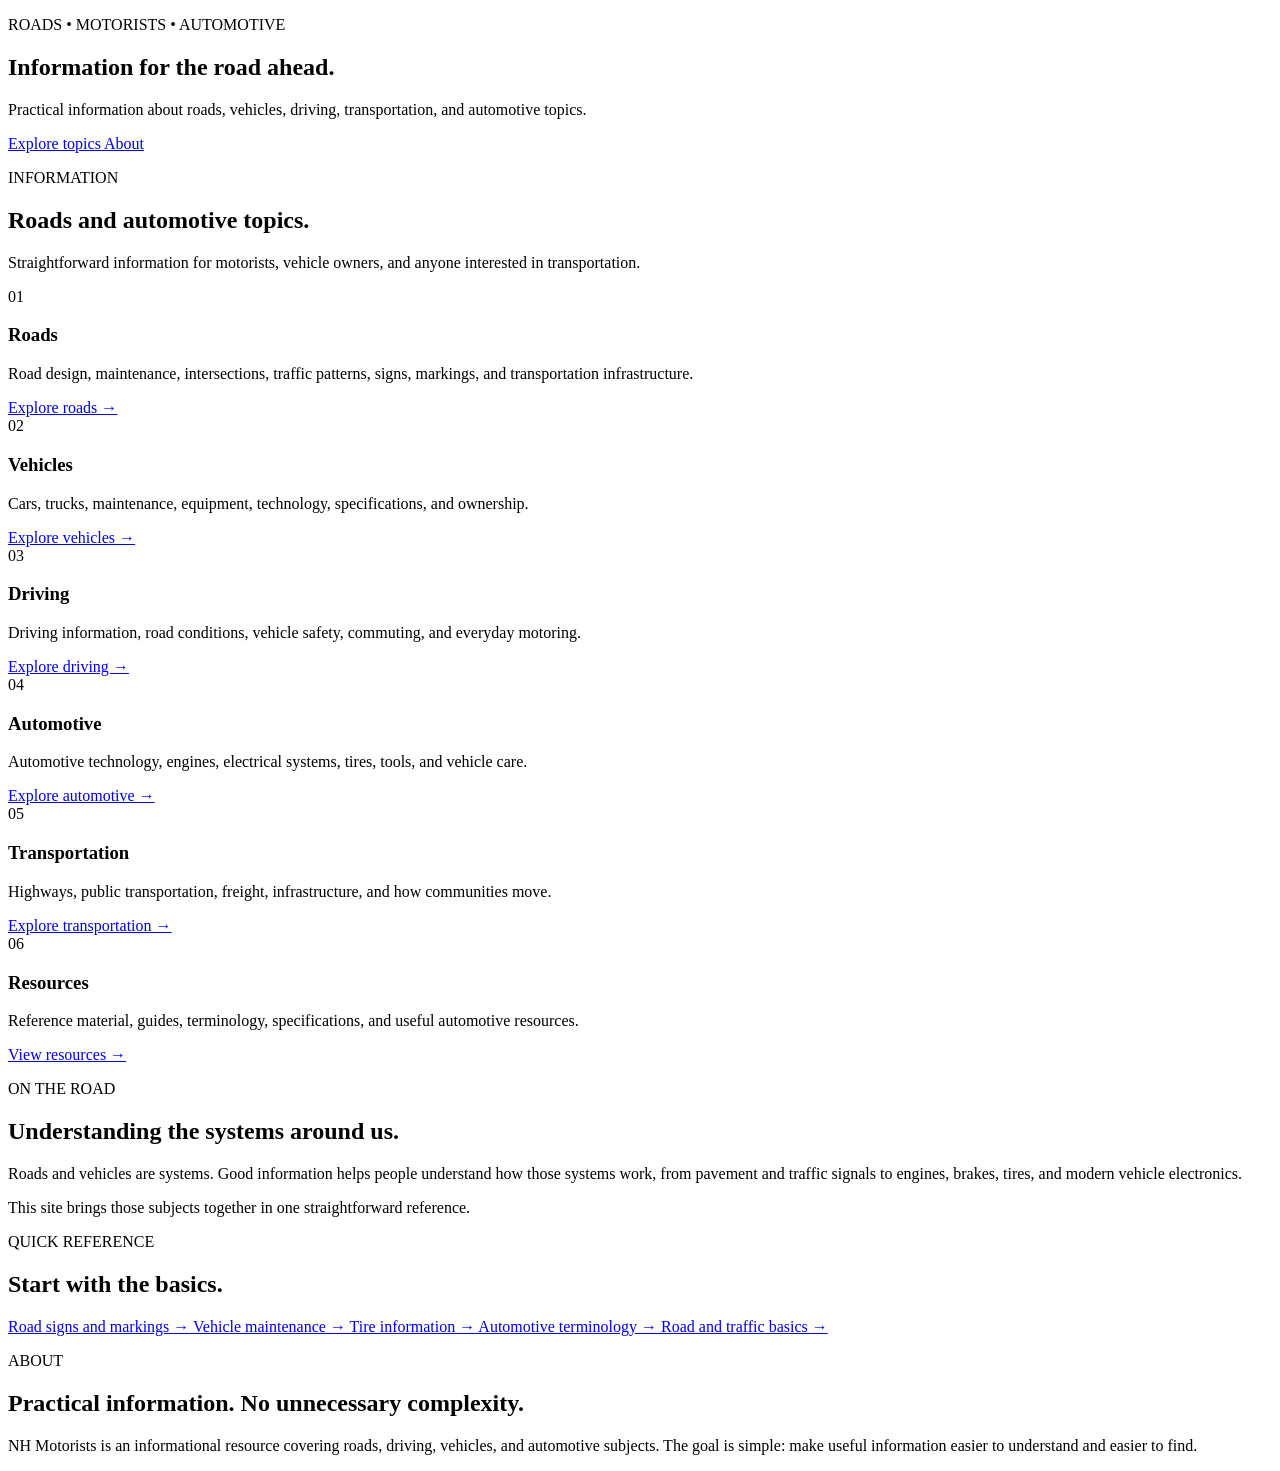
==== index.html @ 3b0030ed "Create index.html" ====
<!DOCTYPE html>
<html lang="en">
<head>
  <meta charset="UTF-8">
  <meta name="viewport" content="width=device-width, initial-scale=1.0">

  <meta
    name="description"
    content="Roads, motorists, vehicles, transportation, and automotive information."
  >

  <title>NH Motorists | Roads & Automotive Information</title>

  <link rel="stylesheet" href="style.css">
</head>

<body>

  <div id="site-header"></div>

  <main>

    <!-- HERO -->

    <section class="hero">

      <div class="container">

        <p class="eyebrow">
          ROADS • MOTORISTS • AUTOMOTIVE
        </p>

        <h1>
          Information for
          <span>the road ahead.</span>
        </h1>

        <p class="hero-text">
          Practical information about roads, vehicles,
          driving, transportation, and automotive topics.
        </p>

        <div class="hero-actions">

          <a href="#topics" class="button">
            Explore topics
          </a>

          <a href="#about" class="button secondary">
            About

          </a>

        </div>

      </div>

    </section>


    <!-- TOPICS -->

    <section class="section topics" id="topics">

      <div class="container">

        <div class="section-heading">

          <p class="eyebrow">
            INFORMATION
          </p>

          <h2>
            Roads and automotive topics.
          </h2>

          <p>
            Straightforward information for motorists,
            vehicle owners, and anyone interested in
            transportation.
          </p>

        </div>


        <div class="topic-grid">

          <article class="topic-card">

            <div class="topic-label">
              01
            </div>

            <h3>
              Roads
            </h3>

            <p>
              Road design, maintenance, intersections,
              traffic patterns, signs, markings, and
              transportation infrastructure.
            </p>

            <a href="#">
              Explore roads →
            </a>

          </article>


          <article class="topic-card">

            <div class="topic-label">
              02
            </div>

            <h3>
              Vehicles
            </h3>

            <p>
              Cars, trucks, maintenance, equipment,
              technology, specifications, and ownership.
            </p>

            <a href="#">
              Explore vehicles →
            </a>

          </article>


          <article class="topic-card">

            <div class="topic-label">
              03
            </div>

            <h3>
              Driving
            </h3>

            <p>
              Driving information, road conditions,
              vehicle safety, commuting, and everyday
              motoring.
            </p>

            <a href="#">
              Explore driving →
            </a>

          </article>


          <article class="topic-card">

            <div class="topic-label">
              04
            </div>

            <h3>
              Automotive
            </h3>

            <p>
              Automotive technology, engines, electrical
              systems, tires, tools, and vehicle care.
            </p>

            <a href="#">
              Explore automotive →
            </a>

          </article>


          <article class="topic-card">

            <div class="topic-label">
              05
            </div>

            <h3>
              Transportation
            </h3>

            <p>
              Highways, public transportation, freight,
              infrastructure, and how communities move.
            </p>

            <a href="#">
              Explore transportation →
            </a>

          </article>


          <article class="topic-card">

            <div class="topic-label">
              06
            </div>

            <h3>
              Resources
            </h3>

            <p>
              Reference material, guides, terminology,
              specifications, and useful automotive resources.
            </p>

            <a href="#">
              View resources →
            </a>

          </article>

        </div>

      </div>

    </section>


    <!-- FEATURE -->

    <section class="feature section">

      <div class="container feature-grid">

        <div>

          <p class="eyebrow">
            ON THE ROAD
          </p>

          <h2>
            Understanding the systems around us.
          </h2>

        </div>


        <div class="feature-copy">

          <p>
            Roads and vehicles are systems. Good information
            helps people understand how those systems work,
            from pavement and traffic signals to engines,
            brakes, tires, and modern vehicle electronics.
          </p>

          <p>
            This site brings those subjects together in one
            straightforward reference.
          </p>

        </div>

      </div>

    </section>


    <!-- QUICK REFERENCE -->

    <section class="section reference">

      <div class="container">

        <div class="section-heading">

          <p class="eyebrow">
            QUICK REFERENCE
          </p>

          <h2>
            Start with the basics.
          </h2>

        </div>


        <div class="reference-list">

          <a href="#" class="reference-item">

            <span>
              Road signs and markings
            </span>

            <strong>→</strong>

          </a>


          <a href="#" class="reference-item">

            <span>
              Vehicle maintenance
            </span>

            <strong>→</strong>

          </a>


          <a href="#" class="reference-item">

            <span>
              Tire information
            </span>

            <strong>→</strong>

          </a>


          <a href="#" class="reference-item">

            <span>
              Automotive terminology
            </span>

            <strong>→</strong>

          </a>


          <a href="#" class="reference-item">

            <span>
              Road and traffic basics
            </span>

            <strong>→</strong>

          </a>

        </div>

      </div>

    </section>


    <!-- ABOUT -->

    <section class="about section" id="about">

      <div class="container about-content">

        <p class="eyebrow">
          ABOUT
        </p>

        <h2>
          Practical information.
          No unnecessary complexity.
        </h2>

        <p>
          NH Motorists is an informational resource covering
          roads, driving, vehicles, and automotive subjects.
          The goal is simple: make useful information easier
          to understand and easier to find.
        </p>

      </div>

    </section>

  </main>


  <div id="site-footer"></div>

  <script src="script.js"></script>

</body>
</html>
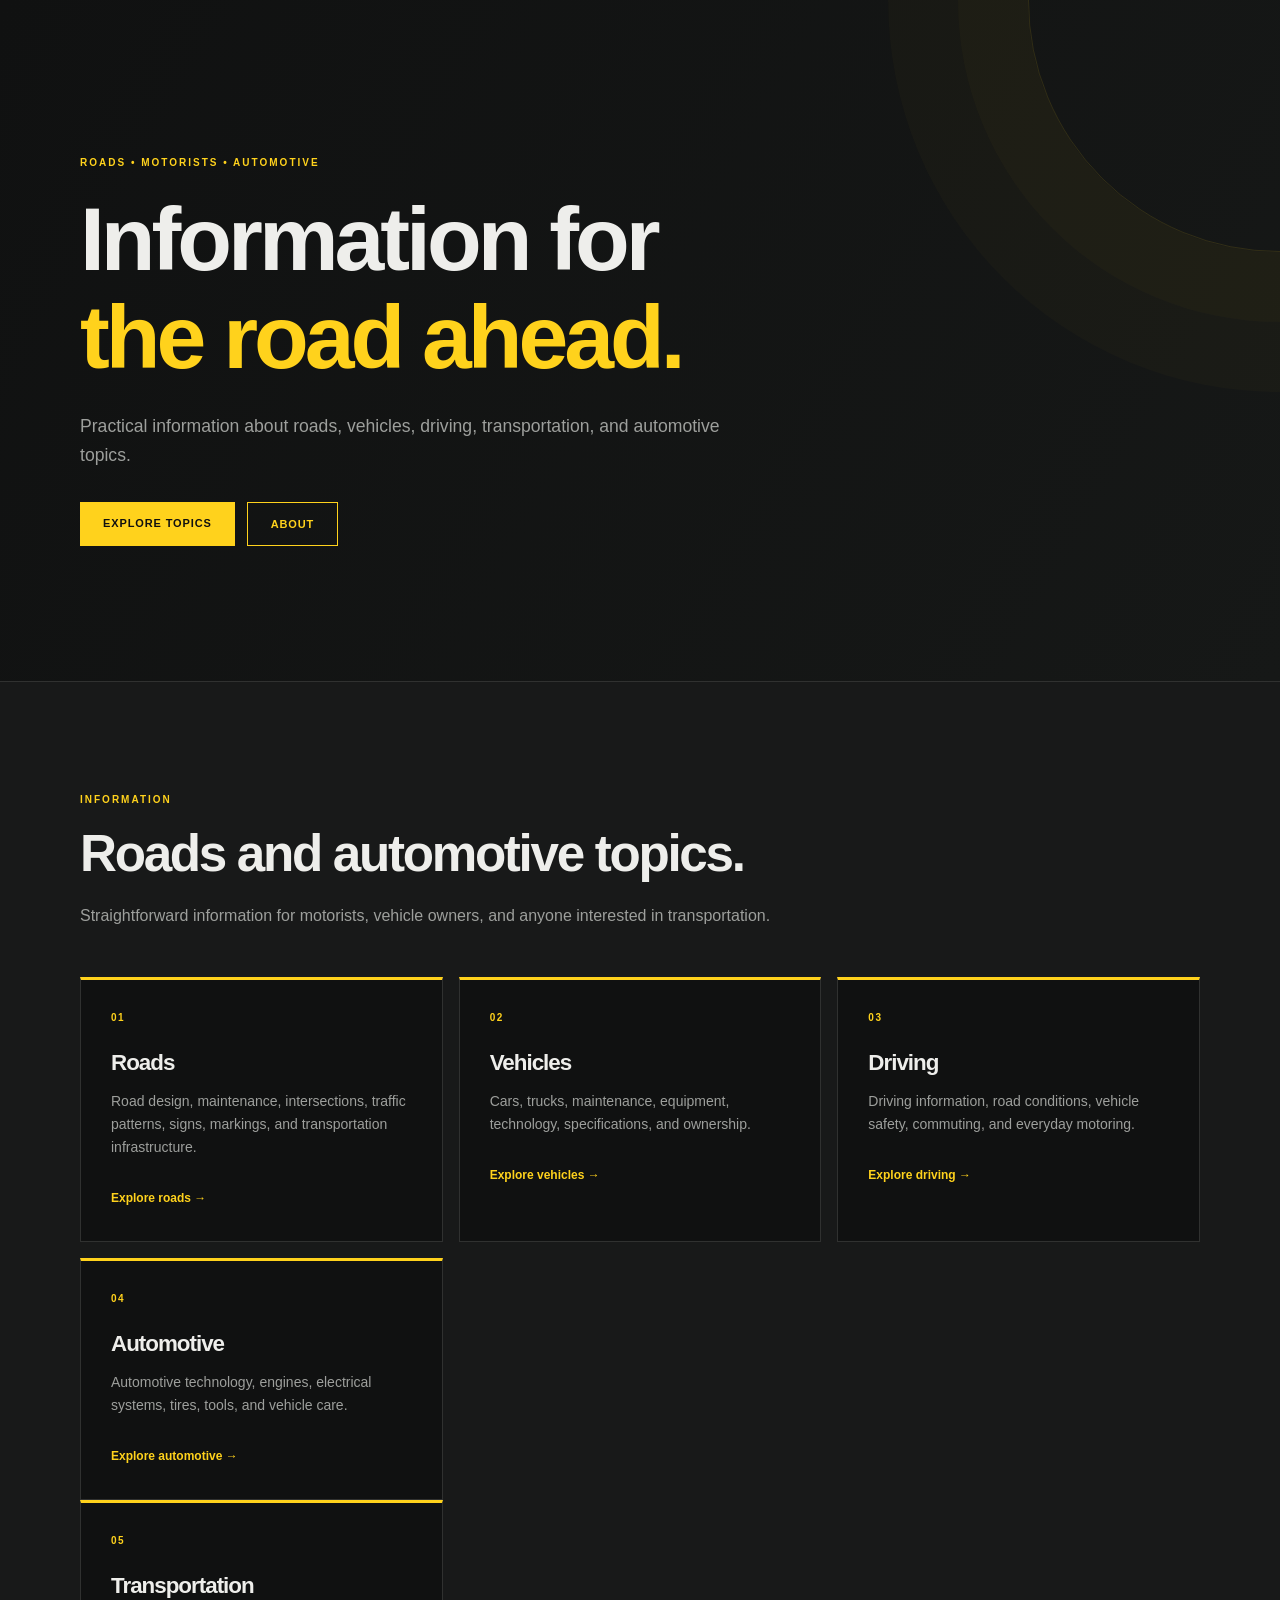
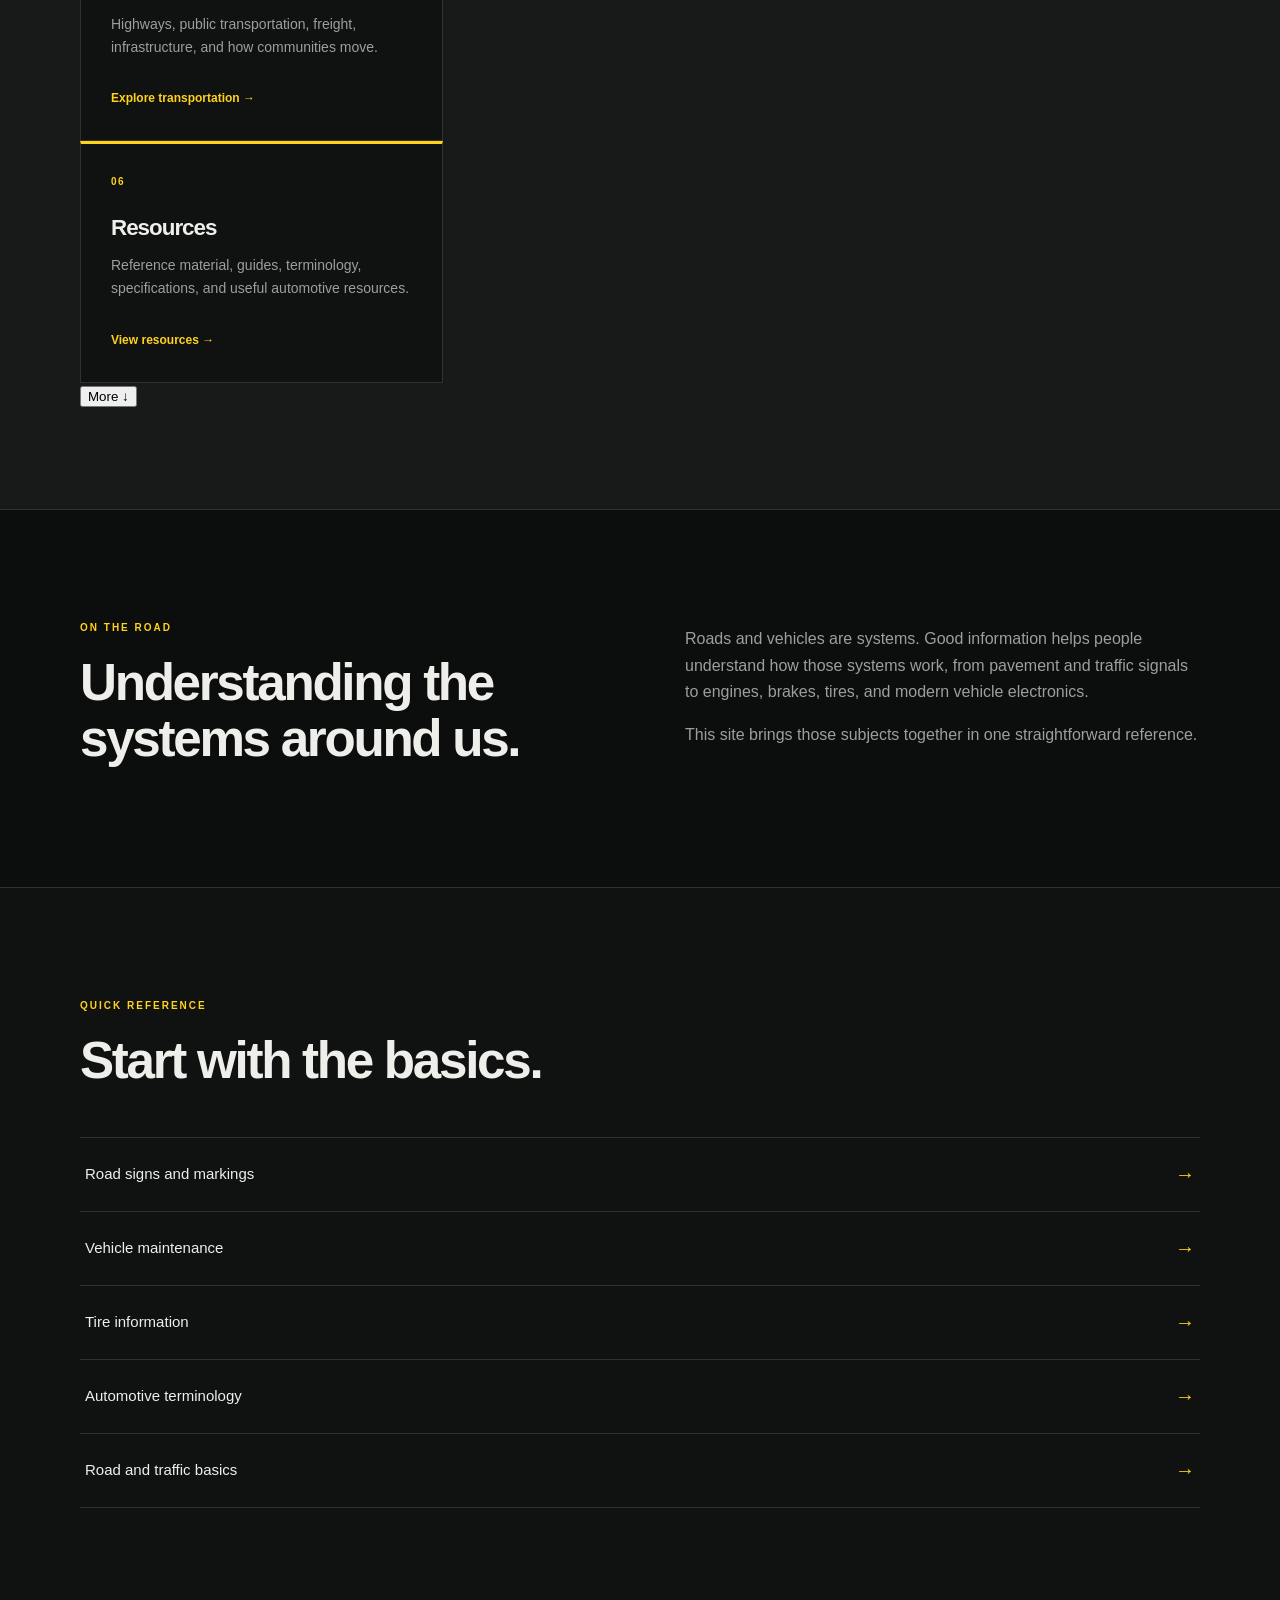
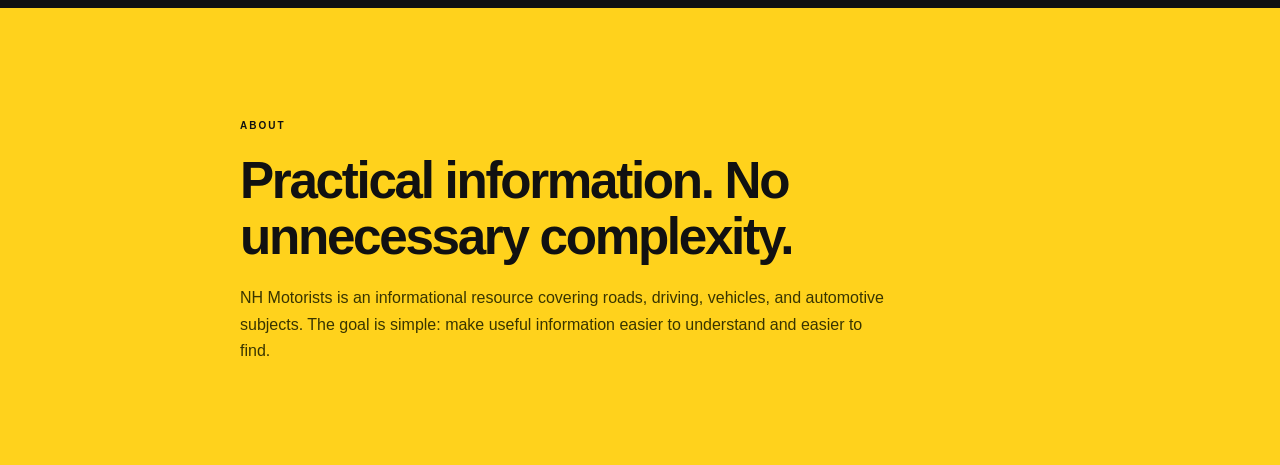
==== commit 7d1c3339: "Update index.html" ====
--- a/index.html
+++ b/index.html
@@ -60,169 +60,189 @@
 
     <!-- TOPICS -->
 
-    <section class="section topics" id="topics">
-
-      <div class="container">
-
-        <div class="section-heading">
-
-          <p class="eyebrow">
-            INFORMATION
-          </p>
-
-          <h2>
-            Roads and automotive topics.
-          </h2>
+<section class="section topics" id="topics">
+
+  <div class="container">
+
+    <div class="section-heading">
+
+      <p class="eyebrow">
+        INFORMATION
+      </p>
+
+      <h2>
+        Roads and automotive topics.
+      </h2>
+
+      <p>
+        Straightforward information for motorists,
+        vehicle owners, and anyone interested in
+        transportation.
+      </p>
+
+    </div>
+
+
+    <div class="topic-grid">
+
+      <!-- VISIBLE CARDS -->
+
+      <article class="topic-card">
+
+        <div class="topic-label">
+          01
+        </div>
+
+        <h3>
+          Roads
+        </h3>
+
+        <p>
+          Road design, maintenance, intersections,
+          traffic patterns, signs, markings, and
+          transportation infrastructure.
+        </p>
+
+        <a href="#">
+          Explore roads →
+        </a>
+
+      </article>
+
+
+      <article class="topic-card">
+
+        <div class="topic-label">
+          02
+        </div>
+
+        <h3>
+          Vehicles
+        </h3>
+
+        <p>
+          Cars, trucks, maintenance, equipment,
+          technology, specifications, and ownership.
+        </p>
+
+        <a href="#">
+          Explore vehicles →
+        </a>
+
+      </article>
+
+
+      <article class="topic-card">
+
+        <div class="topic-label">
+          03
+        </div>
+
+        <h3>
+          Driving
+        </h3>
+
+        <p>
+          Driving information, road conditions,
+          vehicle safety, commuting, and everyday
+          motoring.
+        </p>
+
+        <a href="#">
+          Explore driving →
+        </a>
+
+      </article>
+
+
+      <!-- HIDDEN CARDS -->
+
+      <div class="more-topics" id="more-topics">
+
+        <article class="topic-card">
+
+          <div class="topic-label">
+            04
+          </div>
+
+          <h3>
+            Automotive
+          </h3>
 
           <p>
-            Straightforward information for motorists,
-            vehicle owners, and anyone interested in
-            transportation.
-          </p>
-
-        </div>
-
-
-        <div class="topic-grid">
-
-          <article class="topic-card">
-
-            <div class="topic-label">
-              01
-            </div>
-
-            <h3>
-              Roads
-            </h3>
-
-            <p>
-              Road design, maintenance, intersections,
-              traffic patterns, signs, markings, and
-              transportation infrastructure.
-            </p>
-
-            <a href="#">
-              Explore roads →
-            </a>
-
-          </article>
-
-
-          <article class="topic-card">
-
-            <div class="topic-label">
-              02
-            </div>
-
-            <h3>
-              Vehicles
-            </h3>
-
-            <p>
-              Cars, trucks, maintenance, equipment,
-              technology, specifications, and ownership.
-            </p>
-
-            <a href="#">
-              Explore vehicles →
-            </a>
-
-          </article>
-
-
-          <article class="topic-card">
-
-            <div class="topic-label">
-              03
-            </div>
-
-            <h3>
-              Driving
-            </h3>
-
-            <p>
-              Driving information, road conditions,
-              vehicle safety, commuting, and everyday
-              motoring.
-            </p>
-
-            <a href="#">
-              Explore driving →
-            </a>
-
-          </article>
-
-
-          <article class="topic-card">
-
-            <div class="topic-label">
-              04
-            </div>
-
-            <h3>
-              Automotive
-            </h3>
-
-            <p>
-              Automotive technology, engines, electrical
-              systems, tires, tools, and vehicle care.
-            </p>
-
-            <a href="#">
-              Explore automotive →
-            </a>
-
-          </article>
-
-
-          <article class="topic-card">
-
-            <div class="topic-label">
-              05
-            </div>
-
-            <h3>
-              Transportation
-            </h3>
-
-            <p>
-              Highways, public transportation, freight,
-              infrastructure, and how communities move.
-            </p>
-
-            <a href="#">
-              Explore transportation →
-            </a>
-
-          </article>
-
-
-          <article class="topic-card">
-
-            <div class="topic-label">
-              06
-            </div>
-
-            <h3>
-              Resources
-            </h3>
-
-            <p>
-              Reference material, guides, terminology,
-              specifications, and useful automotive resources.
-            </p>
-
-            <a href="#">
-              View resources →
-            </a>
-
-          </article>
-
-        </div>
+            Automotive technology, engines, electrical
+            systems, tires, tools, and vehicle care.
+          </p>
+
+          <a href="#">
+            Explore automotive →
+          </a>
+
+        </article>
+
+
+        <article class="topic-card">
+
+          <div class="topic-label">
+            05
+          </div>
+
+          <h3>
+            Transportation
+          </h3>
+
+          <p>
+            Highways, public transportation, freight,
+            infrastructure, and how communities move.
+          </p>
+
+          <a href="#">
+            Explore transportation →
+          </a>
+
+        </article>
+
+
+        <article class="topic-card">
+
+          <div class="topic-label">
+            06
+          </div>
+
+          <h3>
+            Resources
+          </h3>
+
+          <p>
+            Reference material, guides, terminology,
+            specifications, and useful automotive resources.
+          </p>
+
+          <a href="#">
+            View resources →
+          </a>
+
+        </article>
 
       </div>
 
-    </section>
+    </div>
+
+
+    <button
+      class="more-button"
+      id="more-button"
+      type="button"
+      aria-expanded="false"
+      aria-controls="more-topics"
+    >
+      <span>More</span>
+      <span class="more-arrow">↓</span>
+    </button>
+
+  </div>
+
+</section>
 
 
     <!-- FEATURE -->
--- a/style.css
+++ b/style.css
@@ -0,0 +1,904 @@
+:root {
+
+  --yellow: #ffd21c;
+  --yellow-light: #ffe76a;
+  --yellow-dark: #b89400;
+
+  --background: #101111;
+  --surface: #181919;
+  --surface-light: #202121;
+
+  --text: #eeeeeb;
+  --muted: #9d9f9c;
+
+  --border: #303130;
+
+  --max-width: 1120px;
+
+}
+
+
+* {
+  box-sizing: border-box;
+}
+
+
+html {
+
+  scroll-behavior: smooth;
+
+  scroll-padding-top: 80px;
+
+}
+
+
+body {
+
+  margin: 0;
+
+  background: var(--background);
+
+  color: var(--text);
+
+  font-family:
+    Arial,
+    Helvetica,
+    sans-serif;
+
+  font-size: 16px;
+
+  line-height: 1.65;
+
+}
+
+
+a {
+
+  color: inherit;
+
+  text-decoration: none;
+
+}
+
+
+.container {
+
+  width:
+    min(
+      var(--max-width),
+      calc(100% - 40px)
+    );
+
+  margin-inline: auto;
+
+}
+
+
+/* HEADER */
+
+.site-header {
+
+  position: sticky;
+
+  top: 0;
+
+  z-index: 100;
+
+  background:
+    rgba(16,17,17,.97);
+
+  border-bottom:
+    1px solid var(--border);
+
+  backdrop-filter:
+    blur(10px);
+
+}
+
+
+.nav-container {
+
+  min-height: 72px;
+
+  display: flex;
+
+  align-items: center;
+
+  justify-content: space-between;
+
+}
+
+
+.logo {
+
+  display: flex;
+
+  align-items: center;
+
+  gap: 11px;
+
+}
+
+
+.logo-mark {
+
+  width: 40px;
+
+  height: 40px;
+
+  display: grid;
+
+  place-items: center;
+
+  background: var(--yellow);
+
+  color: #111;
+
+  font-size: 12px;
+
+  font-weight: 900;
+
+}
+
+
+.logo-name {
+
+  font-size: 17px;
+
+  font-weight: 800;
+
+  letter-spacing: -.03em;
+
+}
+
+
+.main-nav {
+
+  display: flex;
+
+  gap: 30px;
+
+  font-size: 12px;
+
+  font-weight: 700;
+
+}
+
+
+.main-nav a {
+
+  color: #bcbebb;
+
+}
+
+
+.main-nav a:hover {
+
+  color: var(--yellow);
+
+}
+
+
+.menu-toggle {
+
+  display: none;
+
+  width: 42px;
+
+  height: 42px;
+
+  border: 1px solid var(--border);
+
+  background: transparent;
+
+  cursor: pointer;
+
+}
+
+
+.menu-toggle span {
+
+  display: block;
+
+  height: 2px;
+
+  margin: 5px;
+
+  background: var(--yellow);
+
+}
+
+
+/* TYPOGRAPHY */
+
+h1,
+h2,
+h3 {
+
+  margin-top: 0;
+
+  line-height: 1.1;
+
+  letter-spacing: -.045em;
+
+}
+
+
+h1 {
+
+  max-width: 850px;
+
+  margin-bottom: 25px;
+
+  font-size:
+    clamp(
+      3rem,
+      7vw,
+      6.5rem
+    );
+
+  font-weight: 800;
+
+}
+
+
+h1 span {
+
+  display: block;
+
+  color: var(--yellow);
+
+}
+
+
+h2 {
+
+  margin-bottom: 20px;
+
+  font-size:
+    clamp(
+      2rem,
+      4vw,
+      3.7rem
+    );
+
+  font-weight: 750;
+
+}
+
+
+h3 {
+
+  margin-bottom: 12px;
+
+  font-size: 1.4rem;
+
+}
+
+
+.eyebrow {
+
+  margin-bottom: 18px;
+
+  color: var(--yellow);
+
+  font-size: 10px;
+
+  font-weight: 800;
+
+  letter-spacing: .2em;
+
+}
+
+
+/* BUTTONS */
+
+.button {
+
+  display: inline-block;
+
+  padding:
+    12px 23px;
+
+  background: var(--yellow);
+
+  color: #101010;
+
+  font-size: 11px;
+
+  font-weight: 800;
+
+  letter-spacing: .08em;
+
+  text-transform: uppercase;
+
+}
+
+
+.button:hover {
+
+  background: var(--yellow-light);
+
+}
+
+
+.button.secondary {
+
+  background: transparent;
+
+  color: var(--yellow);
+
+  border:
+    1px solid var(--yellow);
+
+}
+
+
+.button.secondary:hover {
+
+  background: var(--yellow);
+
+  color: #101010;
+
+}
+
+
+/* HERO */
+
+.hero {
+
+  position: relative;
+
+  overflow: hidden;
+
+  padding:
+    145px 0 135px;
+
+  border-bottom:
+    1px solid var(--border);
+
+  background:
+
+    linear-gradient(
+      120deg,
+      #101111,
+      #161817
+    );
+
+}
+
+
+.hero::after {
+
+  content: "";
+
+  position: absolute;
+
+  width: 500px;
+
+  height: 500px;
+
+  right: -250px;
+
+  top: -250px;
+
+  border:
+    1px solid
+    rgba(255,210,28,.12);
+
+  border-radius: 50%;
+
+  box-shadow:
+    0 0 0 70px
+      rgba(255,210,28,.025),
+    0 0 0 140px
+      rgba(255,210,28,.018);
+
+}
+
+
+.hero .container {
+
+  position: relative;
+
+  z-index: 1;
+
+}
+
+
+.hero-text {
+
+  max-width: 650px;
+
+  margin-bottom: 32px;
+
+  color: var(--muted);
+
+  font-size: 1.1rem;
+
+}
+
+
+.hero-actions {
+
+  display: flex;
+
+  flex-wrap: wrap;
+
+  gap: 12px;
+
+}
+
+
+/* SECTIONS */
+
+.section {
+
+  padding:
+    100px 0;
+
+}
+
+
+.section-heading {
+
+  max-width: 700px;
+
+  margin-bottom: 48px;
+
+}
+
+
+.section-heading > p:last-child {
+
+  color: var(--muted);
+
+}
+
+
+/* TOPICS */
+
+.topics {
+
+  background:
+    var(--surface);
+
+}
+
+
+.topic-grid {
+
+  display: grid;
+
+  grid-template-columns:
+    repeat(3, 1fr);
+
+  gap: 16px;
+
+}
+
+
+.topic-card {
+
+  padding: 30px;
+
+  border:
+    1px solid var(--border);
+
+  border-top:
+    3px solid var(--yellow);
+
+  background:
+    var(--background);
+
+  transition:
+    border-color .2s ease,
+    transform .2s ease;
+
+}
+
+
+.topic-card:hover {
+
+  border-color:
+    var(--yellow-dark);
+
+  transform:
+    translateY(-3px);
+
+}
+
+
+.topic-label {
+
+  margin-bottom: 25px;
+
+  color: var(--yellow);
+
+  font-size: 10px;
+
+  font-weight: 800;
+
+  letter-spacing: .15em;
+
+}
+
+
+.topic-card p {
+
+  margin-bottom: 25px;
+
+  color: var(--muted);
+
+  font-size: 14px;
+
+}
+
+
+.topic-card a {
+
+  color: var(--yellow);
+
+  font-size: 12px;
+
+  font-weight: 700;
+
+}
+
+
+.topic-card a:hover {
+
+  color: var(--yellow-light);
+
+}
+
+
+/* FEATURE */
+
+.feature {
+
+  background:
+    #0c0d0d;
+
+  border-top:
+    1px solid var(--border);
+
+  border-bottom:
+    1px solid var(--border);
+
+}
+
+
+.feature-grid {
+
+  display: grid;
+
+  grid-template-columns:
+    1fr 1fr;
+
+  gap: 90px;
+
+}
+
+
+.feature-copy p {
+
+  color: var(--muted);
+
+}
+
+
+.feature-copy p:last-child {
+
+  margin-bottom: 0;
+
+}
+
+
+/* REFERENCE */
+
+.reference {
+
+  background:
+    var(--background);
+
+}
+
+
+.reference-list {
+
+  border-top:
+    1px solid var(--border);
+
+}
+
+
+.reference-item {
+
+  display: flex;
+
+  justify-content: space-between;
+
+  align-items: center;
+
+  padding:
+    20px 5px;
+
+  border-bottom:
+    1px solid var(--border);
+
+  font-size: 15px;
+
+}
+
+
+.reference-item strong {
+
+  color: var(--yellow);
+
+  font-size: 20px;
+
+}
+
+
+.reference-item:hover {
+
+  color: var(--yellow);
+
+}
+
+
+/* ABOUT */
+
+.about {
+
+  background:
+    var(--yellow);
+
+  color: #111;
+
+}
+
+
+.about-content {
+
+  max-width: 800px;
+
+}
+
+
+.about .eyebrow {
+
+  color: #111;
+
+}
+
+
+.about h2 {
+
+  max-width: 750px;
+
+}
+
+
+.about-content > p:last-child {
+
+  max-width: 650px;
+
+  margin-bottom: 0;
+
+  color: #393500;
+
+}
+
+
+/* FOOTER */
+
+.site-footer {
+
+  padding:
+    55px 0 25px;
+
+  background:
+    #0a0b0b;
+
+  border-top:
+    1px solid var(--border);
+
+}
+
+
+.footer-main {
+
+  display: flex;
+
+  justify-content: space-between;
+
+  gap: 50px;
+
+}
+
+
+.footer-main p {
+
+  max-width: 450px;
+
+  margin-top: 18px;
+
+  color: #777a77;
+
+  font-size: 13px;
+
+}
+
+
+.footer-links {
+
+  display: flex;
+
+  gap: 25px;
+
+  font-size: 11px;
+
+  font-weight: 700;
+
+}
+
+
+.footer-links a {
+
+  color: #858885;
+
+}
+
+
+.footer-links a:hover {
+
+  color: var(--yellow);
+
+}
+
+
+.footer-bottom {
+
+  display: flex;
+
+  justify-content: space-between;
+
+  flex-wrap: wrap;
+
+  gap: 10px;
+
+  margin-top: 45px;
+
+  padding-top: 20px;
+
+  border-top:
+    1px solid var(--border);
+
+  color: #555855;
+
+  font-size: 10px;
+
+  letter-spacing: .04em;
+
+  text-transform: uppercase;
+
+}
+
+
+/* MOBILE */
+
+@media (max-width: 768px) {
+
+  .container {
+
+    width:
+      calc(100% - 32px);
+
+  }
+
+
+  .menu-toggle {
+
+    display: block;
+
+  }
+
+
+  .main-nav {
+
+    display: none;
+
+    position: absolute;
+
+    top: 72px;
+
+    left: 0;
+
+    right: 0;
+
+    flex-direction: column;
+
+    gap: 0;
+
+    padding:
+      10px 16px 18px;
+
+    background:
+      #101111;
+
+    border-bottom:
+      1px solid var(--border);
+
+  }
+
+
+  .main-nav.is-open {
+
+    display: flex;
+
+  }
+
+
+  .main-nav a {
+
+    padding:
+      13px 0;
+
+    border-bottom:
+      1px solid var(--border);
+
+  }
+
+
+  .hero {
+
+    padding:
+      90px 0;
+
+  }
+
+
+  .section {
+
+    padding:
+      75px 0;
+
+  }
+
+
+  .topic-grid {
+
+    grid-template-columns:
+      1fr;
+
+  }
+
+
+  .feature-grid {
+
+    grid-template-columns:
+      1fr;
+
+    gap: 25px;
+
+  }
+
+
+  .footer-main {
+
+    flex-direction:
+      column;
+
+  }
+
+
+  .footer-bottom {
+
+    flex-direction:
+      column;
+
+  }
+
+}
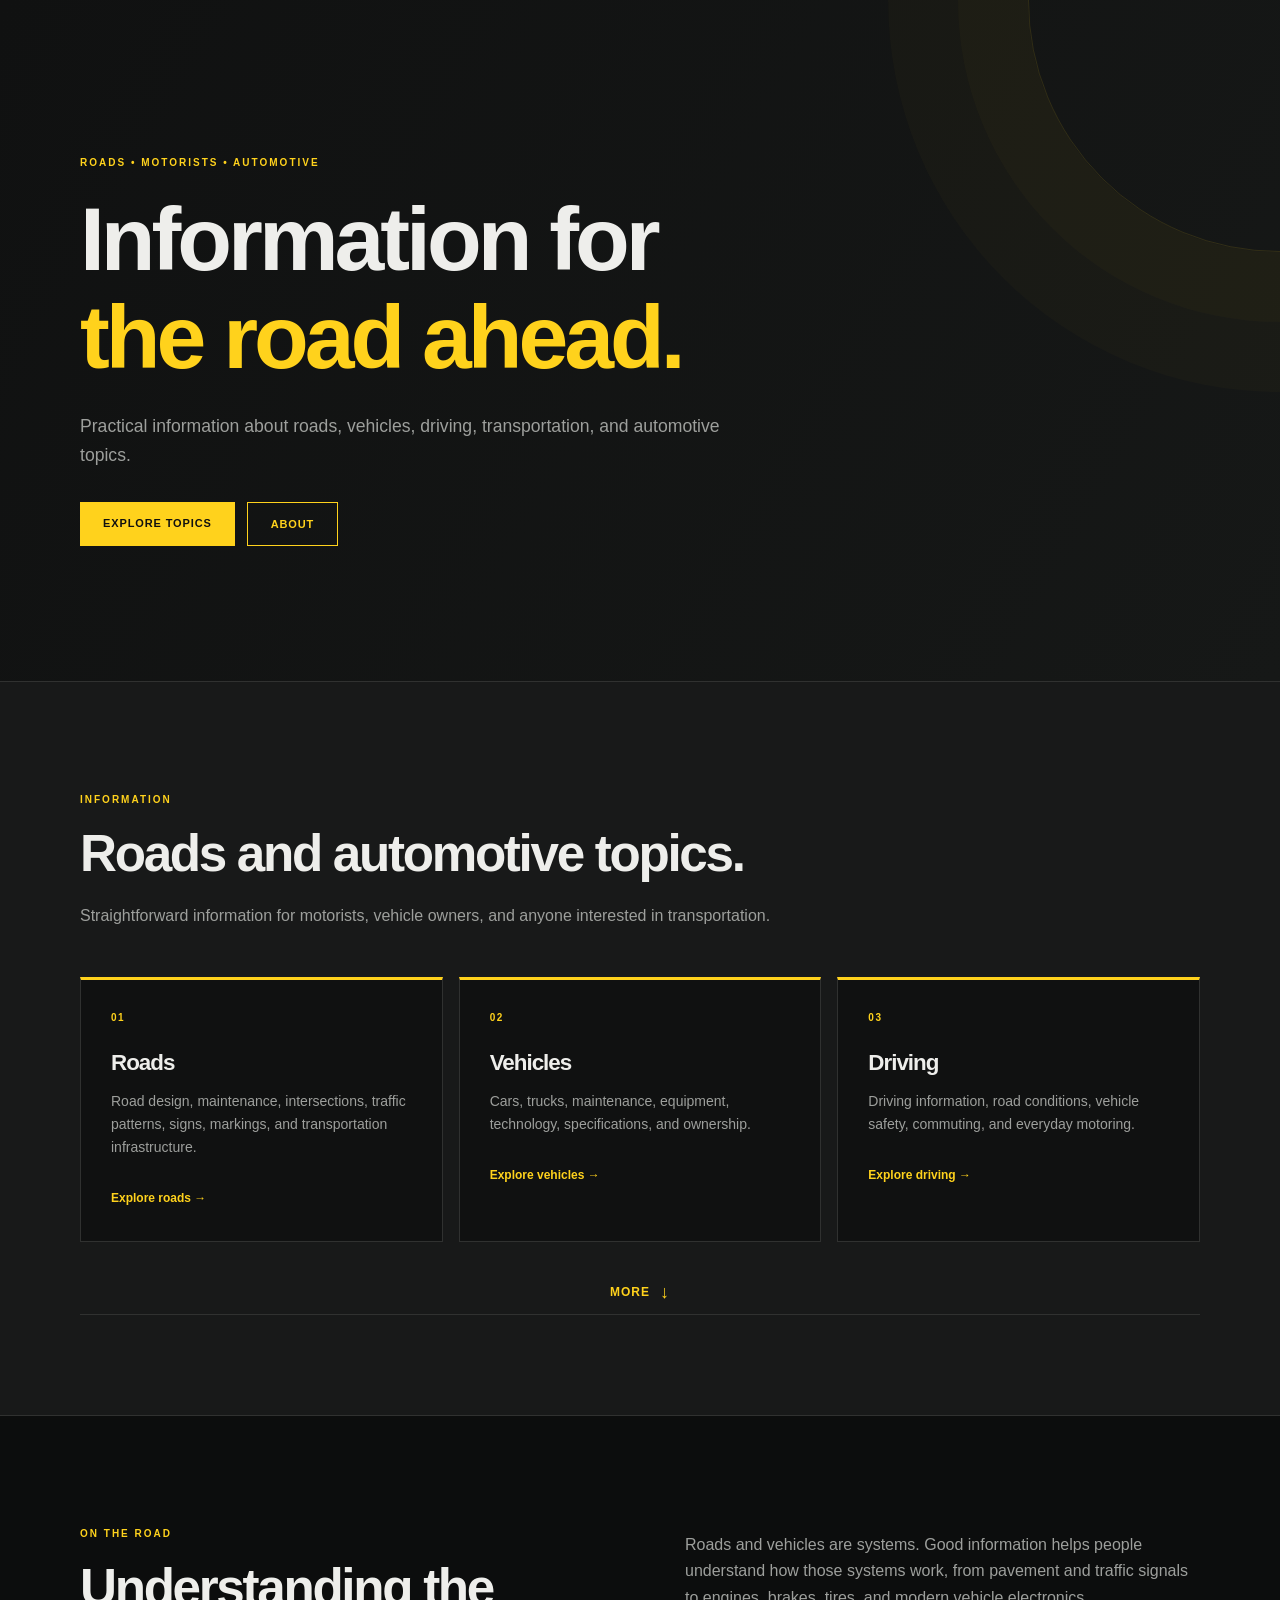
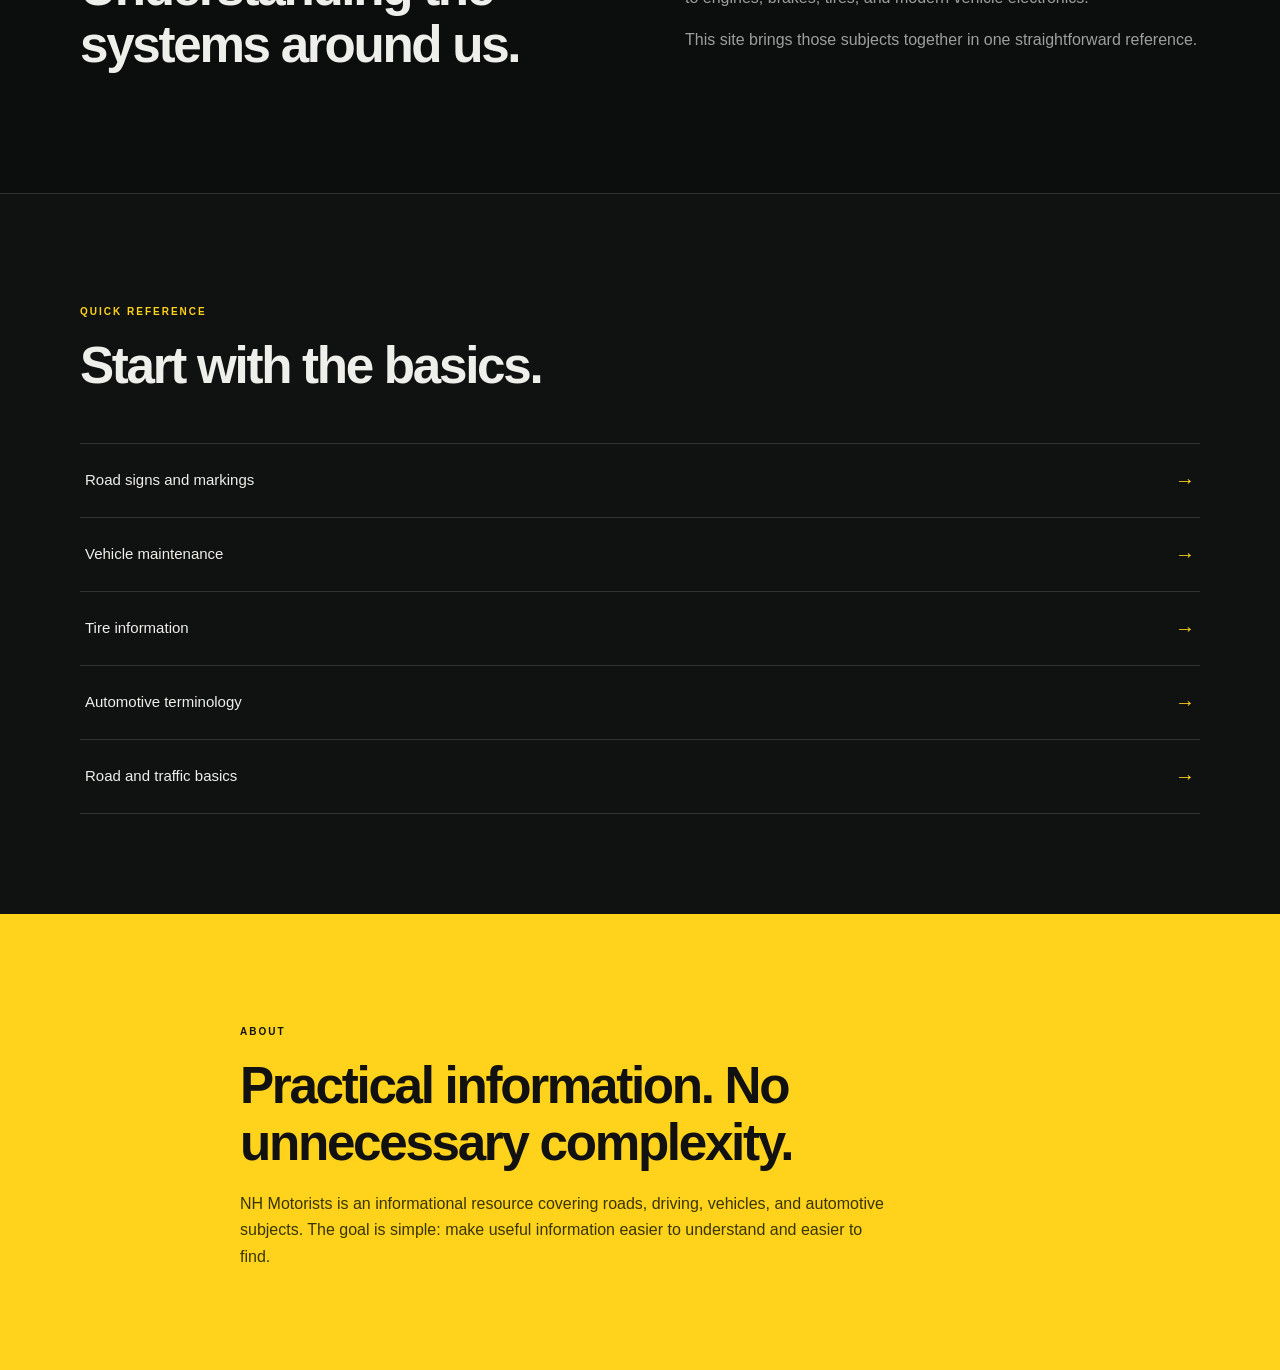
==== commit 70cf5b4f: "Update index.html" ====
--- a/index.html
+++ b/index.html
@@ -12,6 +12,7 @@
   <title>NH Motorists | Roads & Automotive Information</title>
 
   <link rel="stylesheet" href="style.css">
+  <script src="script.js" defer></script>
 </head>
 
 <body>
--- a/style.css
+++ b/style.css
@@ -1,5 +1,4 @@
 :root {
-
   --yellow: #ffd21c;
   --yellow-light: #ffe76a;
   --yellow-dark: #b89400;
@@ -14,9 +13,10 @@
   --border: #303130;
 
   --max-width: 1120px;
-
-}
-
+}
+
+
+/* RESET */
 
 * {
   box-sizing: border-box;
@@ -24,167 +24,122 @@
 
 
 html {
-
   scroll-behavior: smooth;
-
   scroll-padding-top: 80px;
-
 }
 
 
 body {
-
   margin: 0;
 
   background: var(--background);
-
   color: var(--text);
 
-  font-family:
-    Arial,
-    Helvetica,
-    sans-serif;
-
+  font-family: Arial, Helvetica, sans-serif;
   font-size: 16px;
-
   line-height: 1.65;
-
 }
 
 
 a {
-
   color: inherit;
-
   text-decoration: none;
-
-}
-
+}
+
+
+button {
+  font-family: inherit;
+}
+
+
+/* CONTAINER */
 
 .container {
-
-  width:
-    min(
-      var(--max-width),
-      calc(100% - 40px)
-    );
+  width: min(
+    var(--max-width),
+    calc(100% - 40px)
+  );
 
   margin-inline: auto;
-
 }
 
 
 /* HEADER */
 
 .site-header {
-
   position: sticky;
-
   top: 0;
-
   z-index: 100;
 
-  background:
-    rgba(16,17,17,.97);
-
-  border-bottom:
-    1px solid var(--border);
-
-  backdrop-filter:
-    blur(10px);
-
+  background: rgba(16, 17, 17, 0.97);
+
+  border-bottom: 1px solid var(--border);
+
+  backdrop-filter: blur(10px);
 }
 
 
 .nav-container {
-
   min-height: 72px;
 
   display: flex;
-
   align-items: center;
-
   justify-content: space-between;
-
 }
 
 
 .logo {
-
-  display: flex;
-
+  display: flex;
   align-items: center;
-
   gap: 11px;
-
 }
 
 
 .logo-mark {
-
   width: 40px;
-
   height: 40px;
 
   display: grid;
-
   place-items: center;
 
   background: var(--yellow);
-
   color: #111;
 
   font-size: 12px;
-
   font-weight: 900;
-
 }
 
 
 .logo-name {
-
   font-size: 17px;
-
   font-weight: 800;
-
-  letter-spacing: -.03em;
-
+  letter-spacing: -0.03em;
 }
 
 
 .main-nav {
-
-  display: flex;
-
+  display: flex;
   gap: 30px;
 
   font-size: 12px;
-
   font-weight: 700;
-
 }
 
 
 .main-nav a {
-
   color: #bcbebb;
-
 }
 
 
 .main-nav a:hover {
-
-  color: var(--yellow);
-
+  color: var(--yellow);
 }
 
 
 .menu-toggle {
-
   display: none;
 
   width: 42px;
-
   height: 42px;
 
   border: 1px solid var(--border);
@@ -192,12 +147,10 @@
   background: transparent;
 
   cursor: pointer;
-
 }
 
 
 .menu-toggle span {
-
   display: block;
 
   height: 2px;
@@ -205,7 +158,6 @@
   margin: 5px;
 
   background: var(--yellow);
-
 }
 
 
@@ -214,200 +166,148 @@
 h1,
 h2,
 h3 {
-
   margin-top: 0;
 
   line-height: 1.1;
 
-  letter-spacing: -.045em;
-
+  letter-spacing: -0.045em;
 }
 
 
 h1 {
-
   max-width: 850px;
 
   margin-bottom: 25px;
 
-  font-size:
-    clamp(
-      3rem,
-      7vw,
-      6.5rem
-    );
+  font-size: clamp(3rem, 7vw, 6.5rem);
 
   font-weight: 800;
-
 }
 
 
 h1 span {
-
   display: block;
 
   color: var(--yellow);
-
 }
 
 
 h2 {
-
   margin-bottom: 20px;
 
-  font-size:
-    clamp(
-      2rem,
-      4vw,
-      3.7rem
-    );
+  font-size: clamp(2rem, 4vw, 3.7rem);
 
   font-weight: 750;
-
 }
 
 
 h3 {
-
   margin-bottom: 12px;
 
   font-size: 1.4rem;
-
 }
 
 
 .eyebrow {
-
   margin-bottom: 18px;
 
   color: var(--yellow);
 
   font-size: 10px;
-
   font-weight: 800;
 
-  letter-spacing: .2em;
-
+  letter-spacing: 0.2em;
 }
 
 
 /* BUTTONS */
 
 .button {
-
   display: inline-block;
 
-  padding:
-    12px 23px;
+  padding: 12px 23px;
 
   background: var(--yellow);
-
   color: #101010;
 
   font-size: 11px;
-
   font-weight: 800;
 
-  letter-spacing: .08em;
+  letter-spacing: 0.08em;
 
   text-transform: uppercase;
-
 }
 
 
 .button:hover {
-
   background: var(--yellow-light);
-
 }
 
 
 .button.secondary {
-
   background: transparent;
 
   color: var(--yellow);
 
-  border:
-    1px solid var(--yellow);
-
+  border: 1px solid var(--yellow);
 }
 
 
 .button.secondary:hover {
-
   background: var(--yellow);
 
   color: #101010;
-
 }
 
 
 /* HERO */
 
 .hero {
-
   position: relative;
 
   overflow: hidden;
 
-  padding:
-    145px 0 135px;
-
-  border-bottom:
-    1px solid var(--border);
+  padding: 145px 0 135px;
+
+  border-bottom: 1px solid var(--border);
 
   background:
-
     linear-gradient(
       120deg,
       #101111,
       #161817
     );
-
 }
 
 
 .hero::after {
-
   content: "";
 
   position: absolute;
 
   width: 500px;
-
   height: 500px;
 
   right: -250px;
-
   top: -250px;
 
-  border:
-    1px solid
-    rgba(255,210,28,.12);
+  border: 1px solid rgba(255, 210, 28, 0.12);
 
   border-radius: 50%;
 
   box-shadow:
-    0 0 0 70px
-      rgba(255,210,28,.025),
-    0 0 0 140px
-      rgba(255,210,28,.018);
-
+    0 0 0 70px rgba(255, 210, 28, 0.025),
+    0 0 0 140px rgba(255, 210, 28, 0.018);
 }
 
 
 .hero .container {
-
   position: relative;
-
   z-index: 1;
-
 }
 
 
 .hero-text {
-
   max-width: 650px;
 
   margin-bottom: 32px;
@@ -415,312 +315,298 @@
   color: var(--muted);
 
   font-size: 1.1rem;
-
 }
 
 
 .hero-actions {
-
   display: flex;
 
   flex-wrap: wrap;
 
   gap: 12px;
-
 }
 
 
 /* SECTIONS */
 
 .section {
-
-  padding:
-    100px 0;
-
+  padding: 100px 0;
 }
 
 
 .section-heading {
-
   max-width: 700px;
 
   margin-bottom: 48px;
-
 }
 
 
 .section-heading > p:last-child {
-
   color: var(--muted);
-
 }
 
 
 /* TOPICS */
 
 .topics {
-
-  background:
-    var(--surface);
-
+  background: var(--surface);
 }
 
 
 .topic-grid {
-
   display: grid;
 
   grid-template-columns:
     repeat(3, 1fr);
 
   gap: 16px;
-
 }
 
 
 .topic-card {
-
   padding: 30px;
 
-  border:
-    1px solid var(--border);
-
-  border-top:
-    3px solid var(--yellow);
-
-  background:
-    var(--background);
+  border: 1px solid var(--border);
+
+  border-top: 3px solid var(--yellow);
+
+  background: var(--background);
 
   transition:
-    border-color .2s ease,
-    transform .2s ease;
-
+    border-color 0.2s ease,
+    transform 0.2s ease;
 }
 
 
 .topic-card:hover {
-
-  border-color:
-    var(--yellow-dark);
-
-  transform:
-    translateY(-3px);
-
+  border-color: var(--yellow-dark);
+
+  transform: translateY(-3px);
 }
 
 
 .topic-label {
-
   margin-bottom: 25px;
 
   color: var(--yellow);
 
   font-size: 10px;
-
   font-weight: 800;
 
-  letter-spacing: .15em;
-
+  letter-spacing: 0.15em;
 }
 
 
 .topic-card p {
-
   margin-bottom: 25px;
 
   color: var(--muted);
 
   font-size: 14px;
-
 }
 
 
 .topic-card a {
-
   color: var(--yellow);
 
   font-size: 12px;
-
   font-weight: 700;
-
 }
 
 
 .topic-card a:hover {
-
   color: var(--yellow-light);
-
+}
+
+
+/* MORE TOPICS */
+
+.more-topics {
+  display: none;
+
+  grid-column: 1 / -1;
+
+  grid-template-columns:
+    repeat(3, 1fr);
+
+  gap: 16px;
+}
+
+
+.more-topics.is-visible {
+  display: grid;
+}
+
+
+/* MORE BUTTON */
+
+.more-button {
+  display: flex;
+
+  align-items: center;
+  justify-content: center;
+
+  gap: 10px;
+
+  width: 100%;
+
+  margin-top: 28px;
+
+  padding: 13px;
+
+  border: 0;
+
+  border-bottom: 1px solid var(--border);
+
+  background: transparent;
+
+  color: var(--yellow);
+
+  cursor: pointer;
+
+  font-size: 12px;
+  font-weight: 800;
+
+  letter-spacing: 0.08em;
+
+  text-transform: uppercase;
+}
+
+
+.more-button:hover {
+  color: var(--yellow-light);
+}
+
+
+.more-arrow {
+  font-size: 18px;
+
+  line-height: 1;
 }
 
 
 /* FEATURE */
 
 .feature {
-
-  background:
-    #0c0d0d;
-
-  border-top:
-    1px solid var(--border);
-
-  border-bottom:
-    1px solid var(--border);
-
+  background: #0c0d0d;
+
+  border-top: 1px solid var(--border);
+  border-bottom: 1px solid var(--border);
 }
 
 
 .feature-grid {
-
   display: grid;
 
   grid-template-columns:
     1fr 1fr;
 
   gap: 90px;
-
 }
 
 
 .feature-copy p {
-
   color: var(--muted);
-
 }
 
 
 .feature-copy p:last-child {
-
   margin-bottom: 0;
-
 }
 
 
 /* REFERENCE */
 
 .reference {
-
-  background:
-    var(--background);
-
+  background: var(--background);
 }
 
 
 .reference-list {
-
-  border-top:
-    1px solid var(--border);
-
+  border-top: 1px solid var(--border);
 }
 
 
 .reference-item {
-
   display: flex;
 
   justify-content: space-between;
-
   align-items: center;
 
-  padding:
-    20px 5px;
-
-  border-bottom:
-    1px solid var(--border);
+  padding: 20px 5px;
+
+  border-bottom: 1px solid var(--border);
 
   font-size: 15px;
-
 }
 
 
 .reference-item strong {
-
   color: var(--yellow);
 
   font-size: 20px;
-
 }
 
 
 .reference-item:hover {
-
-  color: var(--yellow);
-
+  color: var(--yellow);
 }
 
 
 /* ABOUT */
 
 .about {
-
-  background:
-    var(--yellow);
+  background: var(--yellow);
 
   color: #111;
-
 }
 
 
 .about-content {
-
   max-width: 800px;
-
 }
 
 
 .about .eyebrow {
-
   color: #111;
-
 }
 
 
 .about h2 {
-
   max-width: 750px;
-
 }
 
 
 .about-content > p:last-child {
-
   max-width: 650px;
 
   margin-bottom: 0;
 
   color: #393500;
-
 }
 
 
 /* FOOTER */
 
 .site-footer {
-
-  padding:
-    55px 0 25px;
-
-  background:
-    #0a0b0b;
-
-  border-top:
-    1px solid var(--border);
-
+  padding: 55px 0 25px;
+
+  background: #0a0b0b;
+
+  border-top: 1px solid var(--border);
 }
 
 
 .footer-main {
-
   display: flex;
 
   justify-content: space-between;
 
   gap: 50px;
-
 }
 
 
 .footer-main p {
-
   max-width: 450px;
 
   margin-top: 18px;
@@ -728,39 +614,30 @@
   color: #777a77;
 
   font-size: 13px;
-
 }
 
 
 .footer-links {
-
   display: flex;
 
   gap: 25px;
 
   font-size: 11px;
-
   font-weight: 700;
-
 }
 
 
 .footer-links a {
-
   color: #858885;
-
 }
 
 
 .footer-links a:hover {
-
-  color: var(--yellow);
-
+  color: var(--yellow);
 }
 
 
 .footer-bottom {
-
   display: flex;
 
   justify-content: space-between;
@@ -773,17 +650,15 @@
 
   padding-top: 20px;
 
-  border-top:
-    1px solid var(--border);
+  border-top: 1px solid var(--border);
 
   color: #555855;
 
   font-size: 10px;
 
-  letter-spacing: .04em;
+  letter-spacing: 0.04em;
 
   text-transform: uppercase;
-
 }
 
 
@@ -792,113 +667,82 @@
 @media (max-width: 768px) {
 
   .container {
-
-    width:
-      calc(100% - 32px);
-
+    width: calc(100% - 32px);
   }
 
 
   .menu-toggle {
-
     display: block;
-
   }
 
 
   .main-nav {
-
     display: none;
 
     position: absolute;
 
     top: 72px;
-
     left: 0;
-
     right: 0;
 
     flex-direction: column;
 
     gap: 0;
 
-    padding:
-      10px 16px 18px;
-
-    background:
-      #101111;
-
-    border-bottom:
-      1px solid var(--border);
-
+    padding: 10px 16px 18px;
+
+    background: #101111;
+
+    border-bottom: 1px solid var(--border);
   }
 
 
   .main-nav.is-open {
-
     display: flex;
-
   }
 
 
   .main-nav a {
-
-    padding:
-      13px 0;
-
-    border-bottom:
-      1px solid var(--border);
-
+    padding: 13px 0;
+
+    border-bottom: 1px solid var(--border);
   }
 
 
   .hero {
-
-    padding:
-      90px 0;
-
+    padding: 90px 0;
   }
 
 
   .section {
-
-    padding:
-      75px 0;
-
+    padding: 75px 0;
   }
 
 
   .topic-grid {
-
-    grid-template-columns:
-      1fr;
-
+    grid-template-columns: 1fr;
+  }
+
+
+  .more-topics {
+    grid-template-columns: 1fr;
   }
 
 
   .feature-grid {
-
-    grid-template-columns:
-      1fr;
+    grid-template-columns: 1fr;
 
     gap: 25px;
-
   }
 
 
   .footer-main {
-
-    flex-direction:
-      column;
-
+    flex-direction: column;
   }
 
 
   .footer-bottom {
-
-    flex-direction:
-      column;
-
-  }
-
-}
+    flex-direction: column;
+  }
+
+}
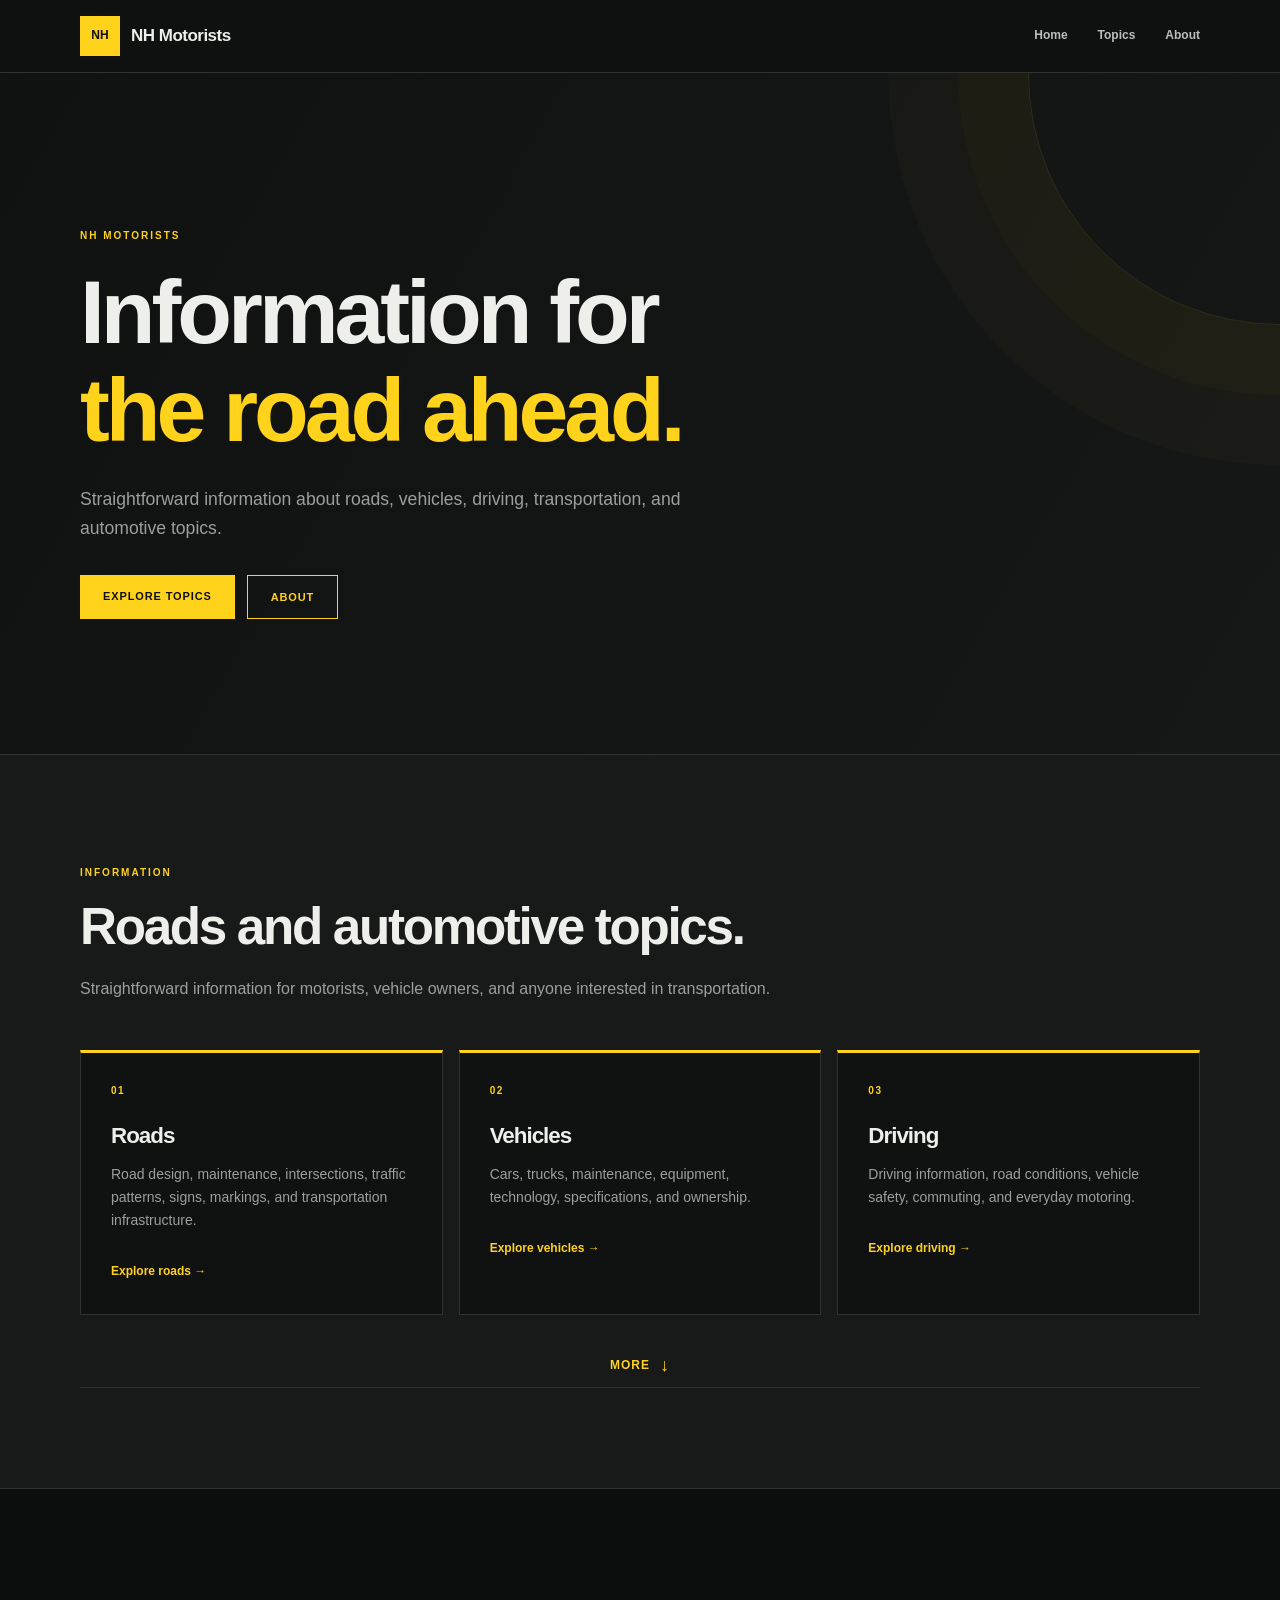
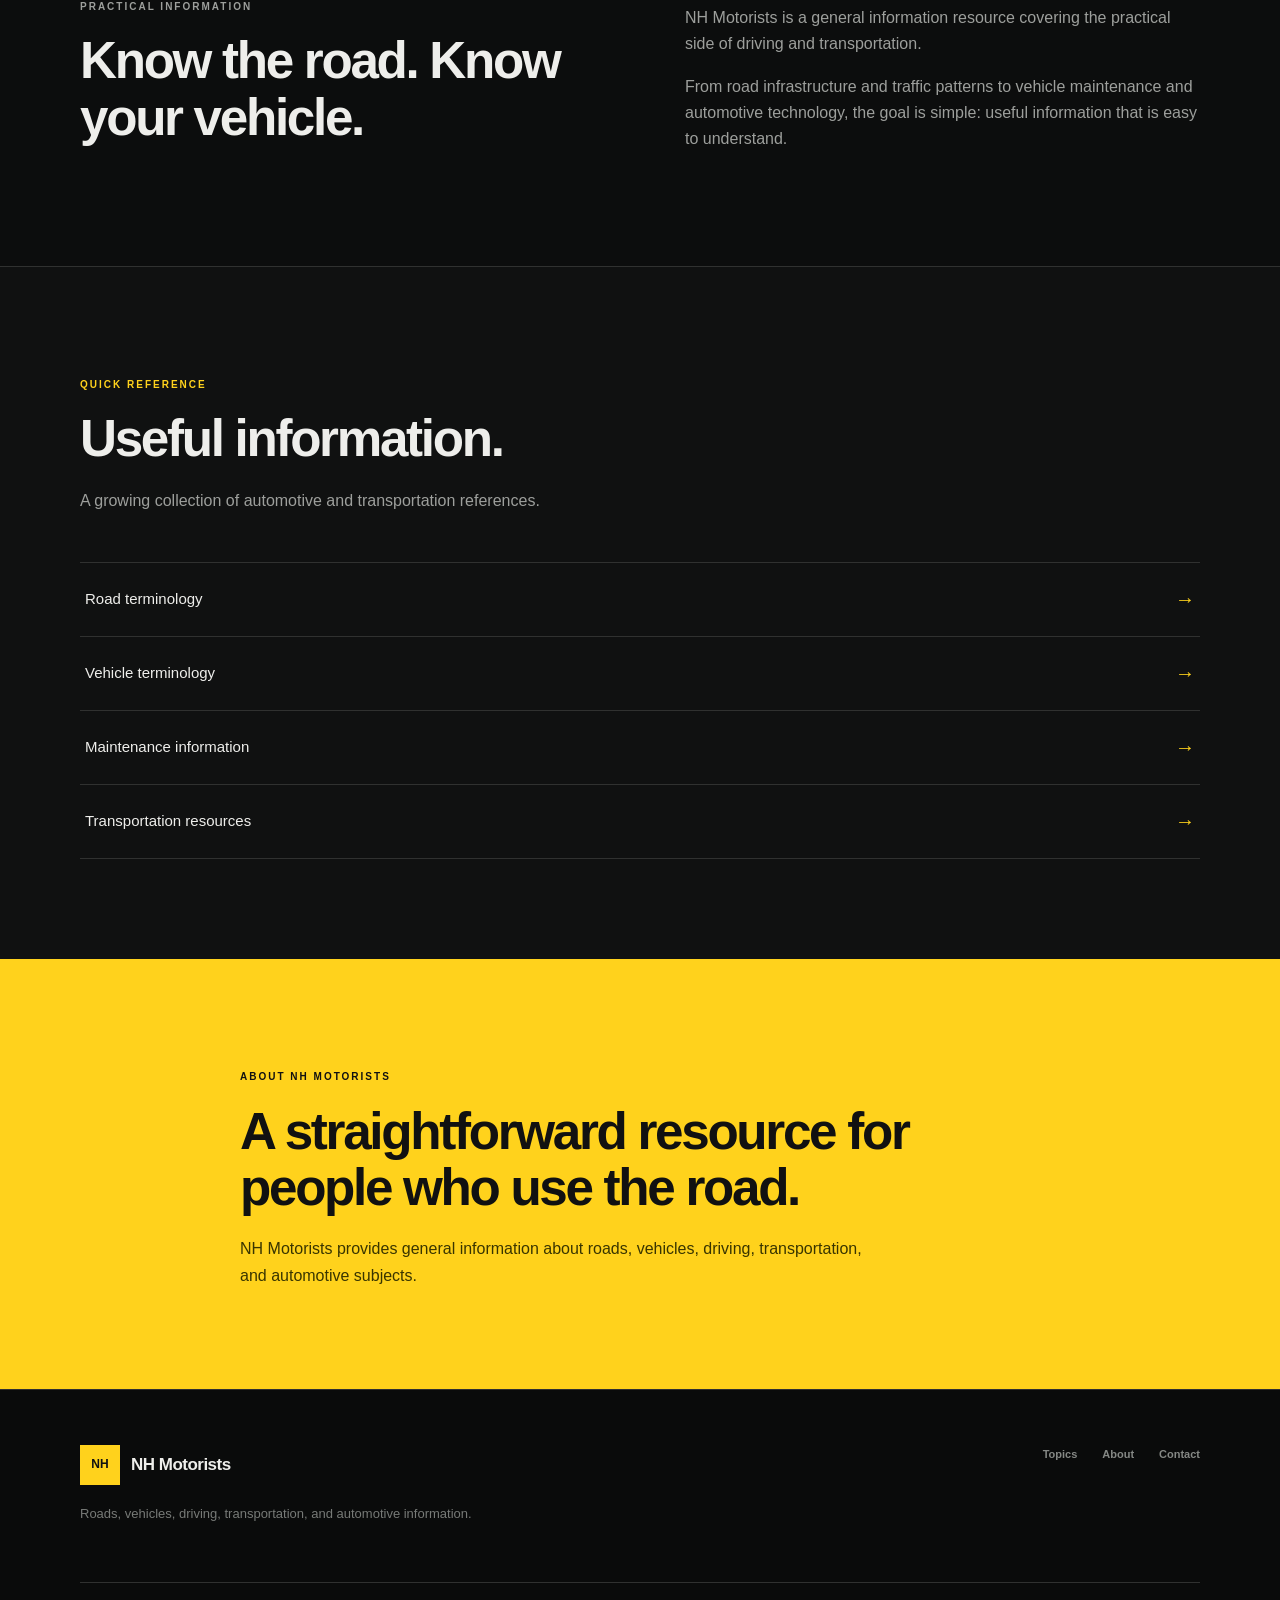
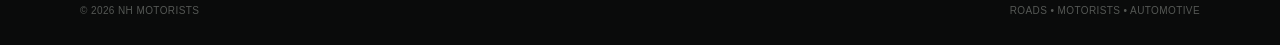
==== commit a25cde4c: "Update index.html" ====
--- a/index.html
+++ b/index.html
@@ -4,20 +4,21 @@
   <meta charset="UTF-8">
   <meta name="viewport" content="width=device-width, initial-scale=1.0">
 
+  <title>NH Motorists | Roads, Vehicles & Automotive Information</title>
+
   <meta
     name="description"
-    content="Roads, motorists, vehicles, transportation, and automotive information."
+    content="Information about roads, vehicles, driving, transportation, and automotive topics for New Hampshire motorists."
   >
 
-  <title>NH Motorists | Roads & Automotive Information</title>
-
   <link rel="stylesheet" href="style.css">
+
   <script src="script.js" defer></script>
 </head>
 
 <body>
 
-  <div id="site-header"></div>
+  <div id="header"></div>
 
   <main>
 
@@ -28,7 +29,7 @@
       <div class="container">
 
         <p class="eyebrow">
-          ROADS • MOTORISTS • AUTOMOTIVE
+          NH MOTORISTS
         </p>
 
         <h1>
@@ -37,19 +38,18 @@
         </h1>
 
         <p class="hero-text">
-          Practical information about roads, vehicles,
+          Straightforward information about roads, vehicles,
           driving, transportation, and automotive topics.
         </p>
 
         <div class="hero-actions">
 
-          <a href="#topics" class="button">
-            Explore topics
-          </a>
-
-          <a href="#about" class="button secondary">
+          <a class="button" href="#topics">
+            Explore Topics
+          </a>
+
+          <a class="button secondary" href="#about">
             About
-
           </a>
 
         </div>
@@ -61,232 +61,233 @@
 
     <!-- TOPICS -->
 
-<section class="section topics" id="topics">
-
-  <div class="container">
-
-    <div class="section-heading">
-
-      <p class="eyebrow">
-        INFORMATION
-      </p>
-
-      <h2>
-        Roads and automotive topics.
-      </h2>
-
-      <p>
-        Straightforward information for motorists,
-        vehicle owners, and anyone interested in
-        transportation.
-      </p>
-
-    </div>
-
-
-    <div class="topic-grid">
-
-      <!-- VISIBLE CARDS -->
-
-      <article class="topic-card">
-
-        <div class="topic-label">
-          01
-        </div>
-
-        <h3>
-          Roads
-        </h3>
-
-        <p>
-          Road design, maintenance, intersections,
-          traffic patterns, signs, markings, and
-          transportation infrastructure.
-        </p>
-
-        <a href="#">
-          Explore roads →
-        </a>
-
-      </article>
-
-
-      <article class="topic-card">
-
-        <div class="topic-label">
-          02
-        </div>
-
-        <h3>
-          Vehicles
-        </h3>
-
-        <p>
-          Cars, trucks, maintenance, equipment,
-          technology, specifications, and ownership.
-        </p>
-
-        <a href="#">
-          Explore vehicles →
-        </a>
-
-      </article>
-
-
-      <article class="topic-card">
-
-        <div class="topic-label">
-          03
-        </div>
-
-        <h3>
-          Driving
-        </h3>
-
-        <p>
-          Driving information, road conditions,
-          vehicle safety, commuting, and everyday
-          motoring.
-        </p>
-
-        <a href="#">
-          Explore driving →
-        </a>
-
-      </article>
-
-
-      <!-- HIDDEN CARDS -->
-
-      <div class="more-topics" id="more-topics">
-
-        <article class="topic-card">
-
-          <div class="topic-label">
-            04
+    <section class="section topics" id="topics">
+
+      <div class="container">
+
+        <div class="section-heading">
+
+          <p class="eyebrow">
+            INFORMATION
+          </p>
+
+          <h2>
+            Roads and automotive topics.
+          </h2>
+
+          <p>
+            Straightforward information for motorists,
+            vehicle owners, and anyone interested in
+            transportation.
+          </p>
+
+        </div>
+
+
+        <div class="topic-grid">
+
+          <!-- VISIBLE CARDS -->
+
+          <article class="topic-card">
+
+            <div class="topic-label">
+              01
+            </div>
+
+            <h3>
+              Roads
+            </h3>
+
+            <p>
+              Road design, maintenance, intersections,
+              traffic patterns, signs, markings, and
+              transportation infrastructure.
+            </p>
+
+            <a href="#">
+              Explore roads →
+            </a>
+
+          </article>
+
+
+          <article class="topic-card">
+
+            <div class="topic-label">
+              02
+            </div>
+
+            <h3>
+              Vehicles
+            </h3>
+
+            <p>
+              Cars, trucks, maintenance, equipment,
+              technology, specifications, and ownership.
+            </p>
+
+            <a href="#">
+              Explore vehicles →
+            </a>
+
+          </article>
+
+
+          <article class="topic-card">
+
+            <div class="topic-label">
+              03
+            </div>
+
+            <h3>
+              Driving
+            </h3>
+
+            <p>
+              Driving information, road conditions,
+              vehicle safety, commuting, and everyday
+              motoring.
+            </p>
+
+            <a href="#">
+              Explore driving →
+            </a>
+
+          </article>
+
+
+          <!-- HIDDEN CARDS -->
+
+          <div class="more-topics" id="more-topics">
+
+            <article class="topic-card">
+
+              <div class="topic-label">
+                04
+              </div>
+
+              <h3>
+                Automotive
+              </h3>
+
+              <p>
+                Automotive technology, engines, electrical
+                systems, tires, tools, and vehicle care.
+              </p>
+
+              <a href="#">
+                Explore automotive →
+              </a>
+
+            </article>
+
+
+            <article class="topic-card">
+
+              <div class="topic-label">
+                05
+              </div>
+
+              <h3>
+                Transportation
+              </h3>
+
+              <p>
+                Highways, public transportation, freight,
+                infrastructure, and how communities move.
+              </p>
+
+              <a href="#">
+                Explore transportation →
+              </a>
+
+            </article>
+
+
+            <article class="topic-card">
+
+              <div class="topic-label">
+                06
+              </div>
+
+              <h3>
+                Resources
+              </h3>
+
+              <p>
+                Reference material, guides, terminology,
+                specifications, and useful automotive resources.
+              </p>
+
+              <a href="#">
+                View resources →
+              </a>
+
+            </article>
+
           </div>
 
-          <h3>
-            Automotive
-          </h3>
+        </div>
+
+
+        <button
+          class="more-button"
+          id="more-button"
+          type="button"
+          aria-expanded="false"
+          aria-controls="more-topics"
+        >
+          <span>More</span>
+          <span class="more-arrow" aria-hidden="true">↓</span>
+        </button>
+
+      </div>
+
+    </section>
+
+
+    <!-- FEATURE -->
+
+    <section class="section feature">
+
+      <div class="container feature-grid">
+
+        <div class="feature-copy">
+
+          <p class="eyebrow">
+            PRACTICAL INFORMATION
+          </p>
+
+          <h2>
+            Know the road.
+            Know your vehicle.
+          </h2>
+
+        </div>
+
+        <div class="feature-copy">
 
           <p>
-            Automotive technology, engines, electrical
-            systems, tires, tools, and vehicle care.
-          </p>
-
-          <a href="#">
-            Explore automotive →
-          </a>
-
-        </article>
-
-
-        <article class="topic-card">
-
-          <div class="topic-label">
-            05
-          </div>
-
-          <h3>
-            Transportation
-          </h3>
+            NH Motorists is a general information resource
+            covering the practical side of driving and
+            transportation.
+          </p>
 
           <p>
-            Highways, public transportation, freight,
-            infrastructure, and how communities move.
-          </p>
-
-          <a href="#">
-            Explore transportation →
-          </a>
-
-        </article>
-
-
-        <article class="topic-card">
-
-          <div class="topic-label">
-            06
-          </div>
-
-          <h3>
-            Resources
-          </h3>
-
-          <p>
-            Reference material, guides, terminology,
-            specifications, and useful automotive resources.
-          </p>
-
-          <a href="#">
-            View resources →
-          </a>
-
-        </article>
-
-      </div>
-
-    </div>
-
-
-    <button
-      class="more-button"
-      id="more-button"
-      type="button"
-      aria-expanded="false"
-      aria-controls="more-topics"
-    >
-      <span>More</span>
-      <span class="more-arrow">↓</span>
-    </button>
-
-  </div>
-
-</section>
-
-
-    <!-- FEATURE -->
-
-    <section class="feature section">
-
-      <div class="container feature-grid">
-
-        <div>
-
-          <p class="eyebrow">
-            ON THE ROAD
-          </p>
-
-          <h2>
-            Understanding the systems around us.
-          </h2>
-
-        </div>
-
-
-        <div class="feature-copy">
-
-          <p>
-            Roads and vehicles are systems. Good information
-            helps people understand how those systems work,
-            from pavement and traffic signals to engines,
-            brakes, tires, and modern vehicle electronics.
-          </p>
-
-          <p>
-            This site brings those subjects together in one
-            straightforward reference.
-          </p>
-
-        </div>
-
-      </div>
-
-    </section>
-
-
-    <!-- QUICK REFERENCE -->
+            From road infrastructure and traffic patterns
+            to vehicle maintenance and automotive technology,
+            the goal is simple: useful information that is
+            easy to understand.
+          </p>
+
+        </div>
+
+      </div>
+
+    </section>
+
+
+    <!-- REFERENCE -->
 
     <section class="section reference">
 
@@ -299,66 +300,37 @@
           </p>
 
           <h2>
-            Start with the basics.
+            Useful information.
           </h2>
 
+          <p>
+            A growing collection of automotive and
+            transportation references.
+          </p>
+
         </div>
 
 
         <div class="reference-list">
 
           <a href="#" class="reference-item">
-
-            <span>
-              Road signs and markings
-            </span>
-
+            <span>Road terminology</span>
             <strong>→</strong>
-
-          </a>
-
+          </a>
 
           <a href="#" class="reference-item">
-
-            <span>
-              Vehicle maintenance
-            </span>
-
+            <span>Vehicle terminology</span>
             <strong>→</strong>
-
-          </a>
-
+          </a>
 
           <a href="#" class="reference-item">
-
-            <span>
-              Tire information
-            </span>
-
+            <span>Maintenance information</span>
             <strong>→</strong>
-
-          </a>
-
+          </a>
 
           <a href="#" class="reference-item">
-
-            <span>
-              Automotive terminology
-            </span>
-
+            <span>Transportation resources</span>
             <strong>→</strong>
-
-          </a>
-
-
-          <a href="#" class="reference-item">
-
-            <span>
-              Road and traffic basics
-            </span>
-
-            <strong>→</strong>
-
           </a>
 
         </div>
@@ -370,24 +342,23 @@
 
     <!-- ABOUT -->
 
-    <section class="about section" id="about">
+    <section class="section about" id="about">
 
       <div class="container about-content">
 
         <p class="eyebrow">
-          ABOUT
+          ABOUT NH MOTORISTS
         </p>
 
         <h2>
-          Practical information.
-          No unnecessary complexity.
+          A straightforward resource
+          for people who use the road.
         </h2>
 
         <p>
-          NH Motorists is an informational resource covering
-          roads, driving, vehicles, and automotive subjects.
-          The goal is simple: make useful information easier
-          to understand and easier to find.
+          NH Motorists provides general information
+          about roads, vehicles, driving, transportation,
+          and automotive subjects.
         </p>
 
       </div>
@@ -397,9 +368,7 @@
   </main>
 
 
-  <div id="site-footer"></div>
-
-  <script src="script.js"></script>
+  <div id="footer"></div>
 
 </body>
 </html>
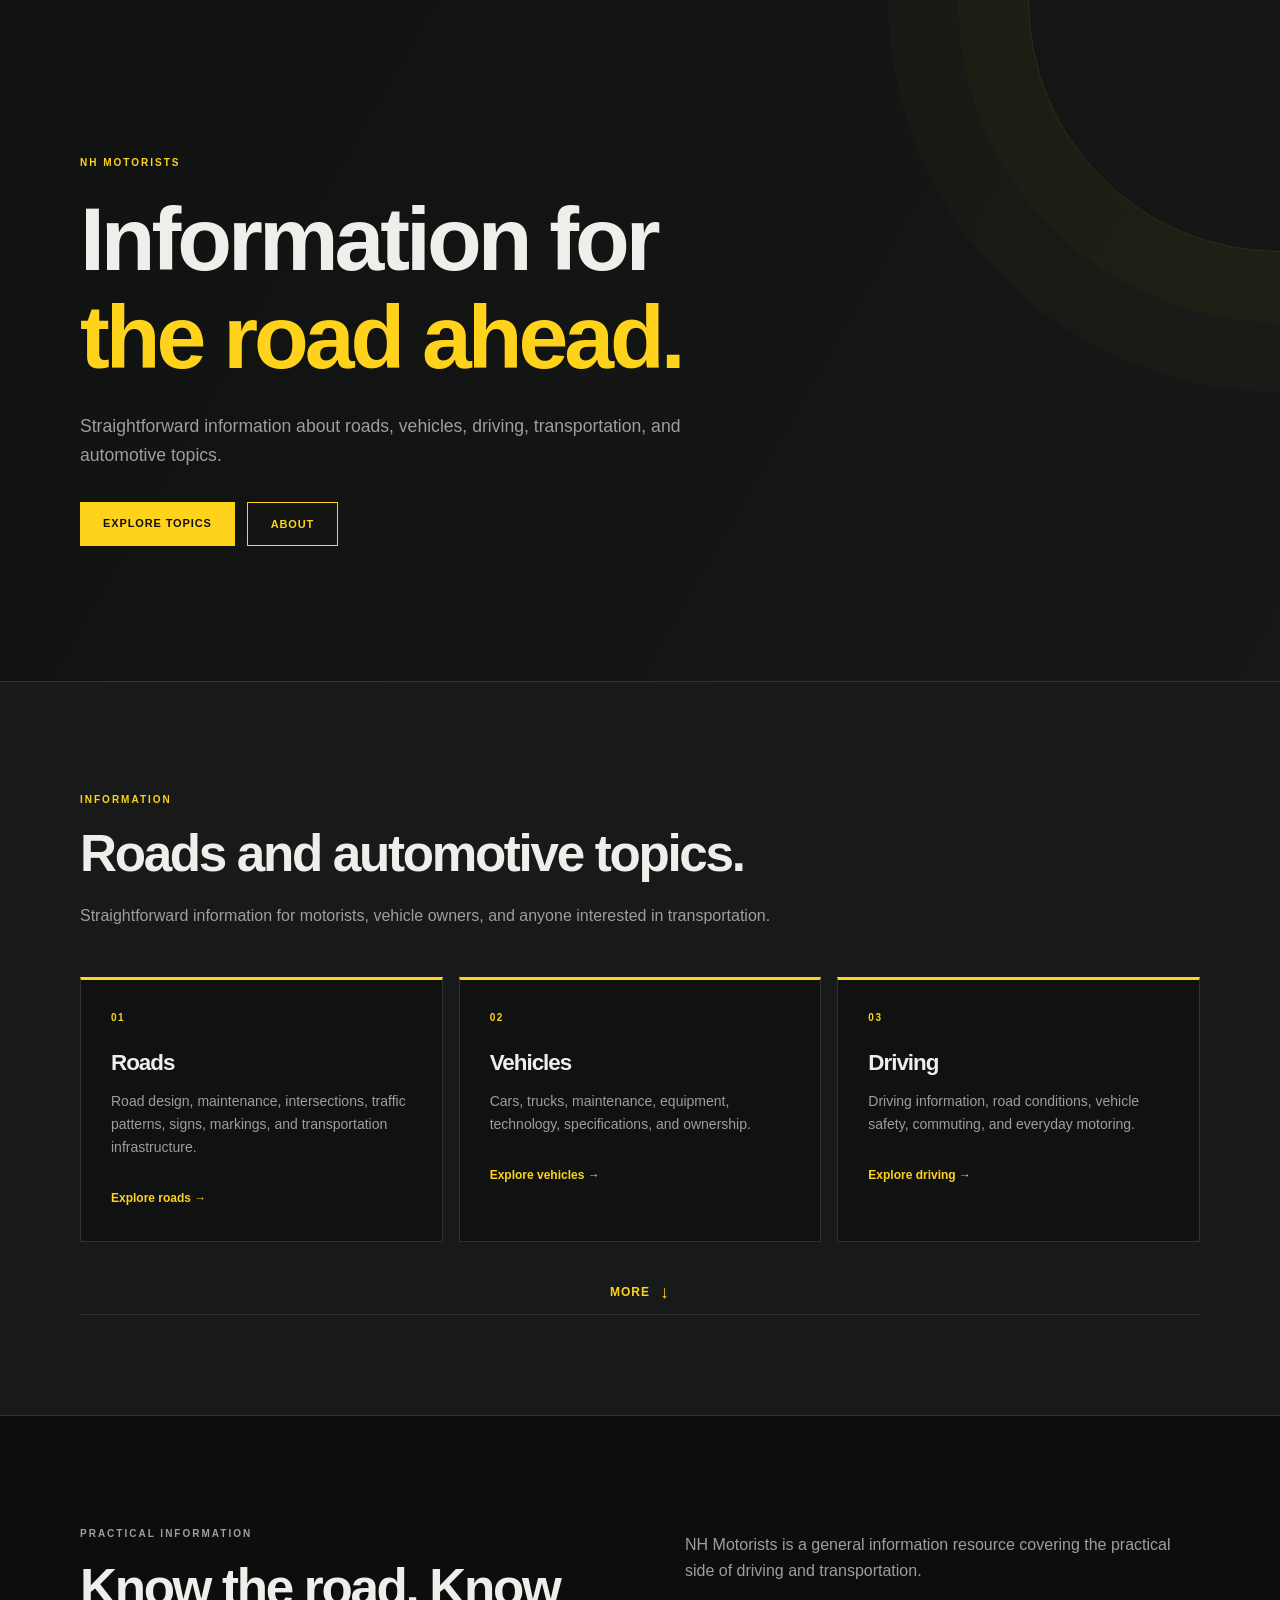
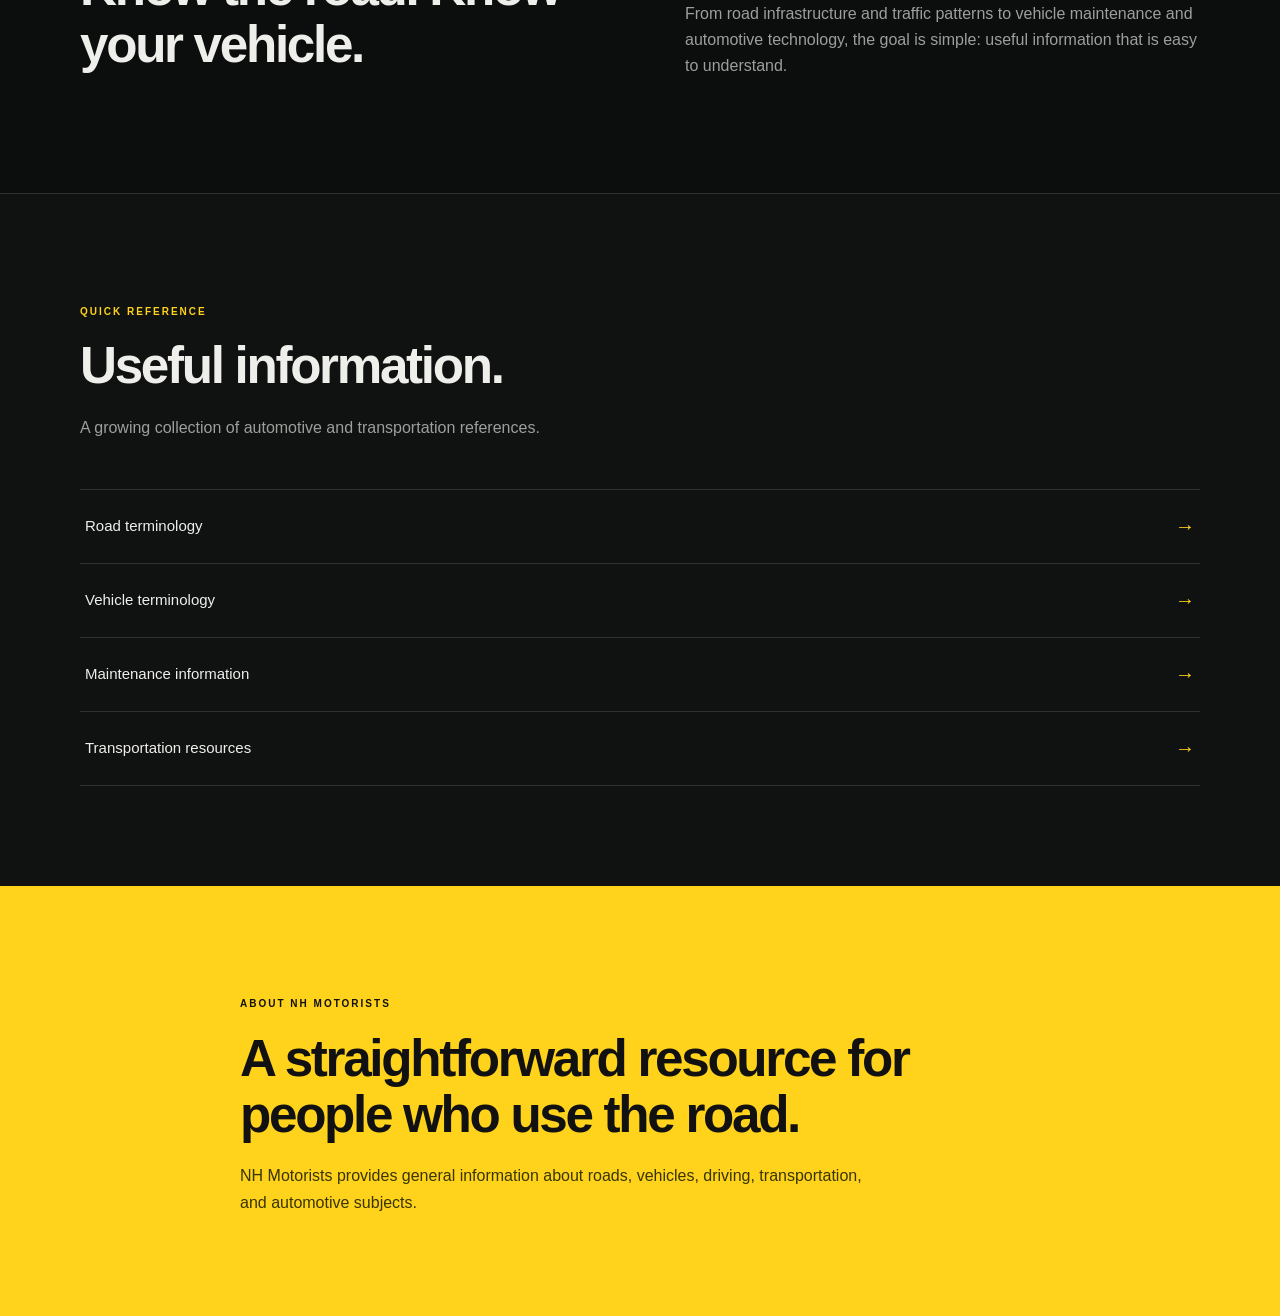
==== commit 6de611e5: "Update index.html" ====
--- a/index.html
+++ b/index.html
@@ -18,7 +18,7 @@
 
 <body>
 
-  <div id="header"></div>
+  <div id="site-header"></div>
 
   <main>
 
@@ -368,7 +368,7 @@
   </main>
 
 
-  <div id="footer"></div>
+  <div id="site-footer"></div>
 
 </body>
 </html>
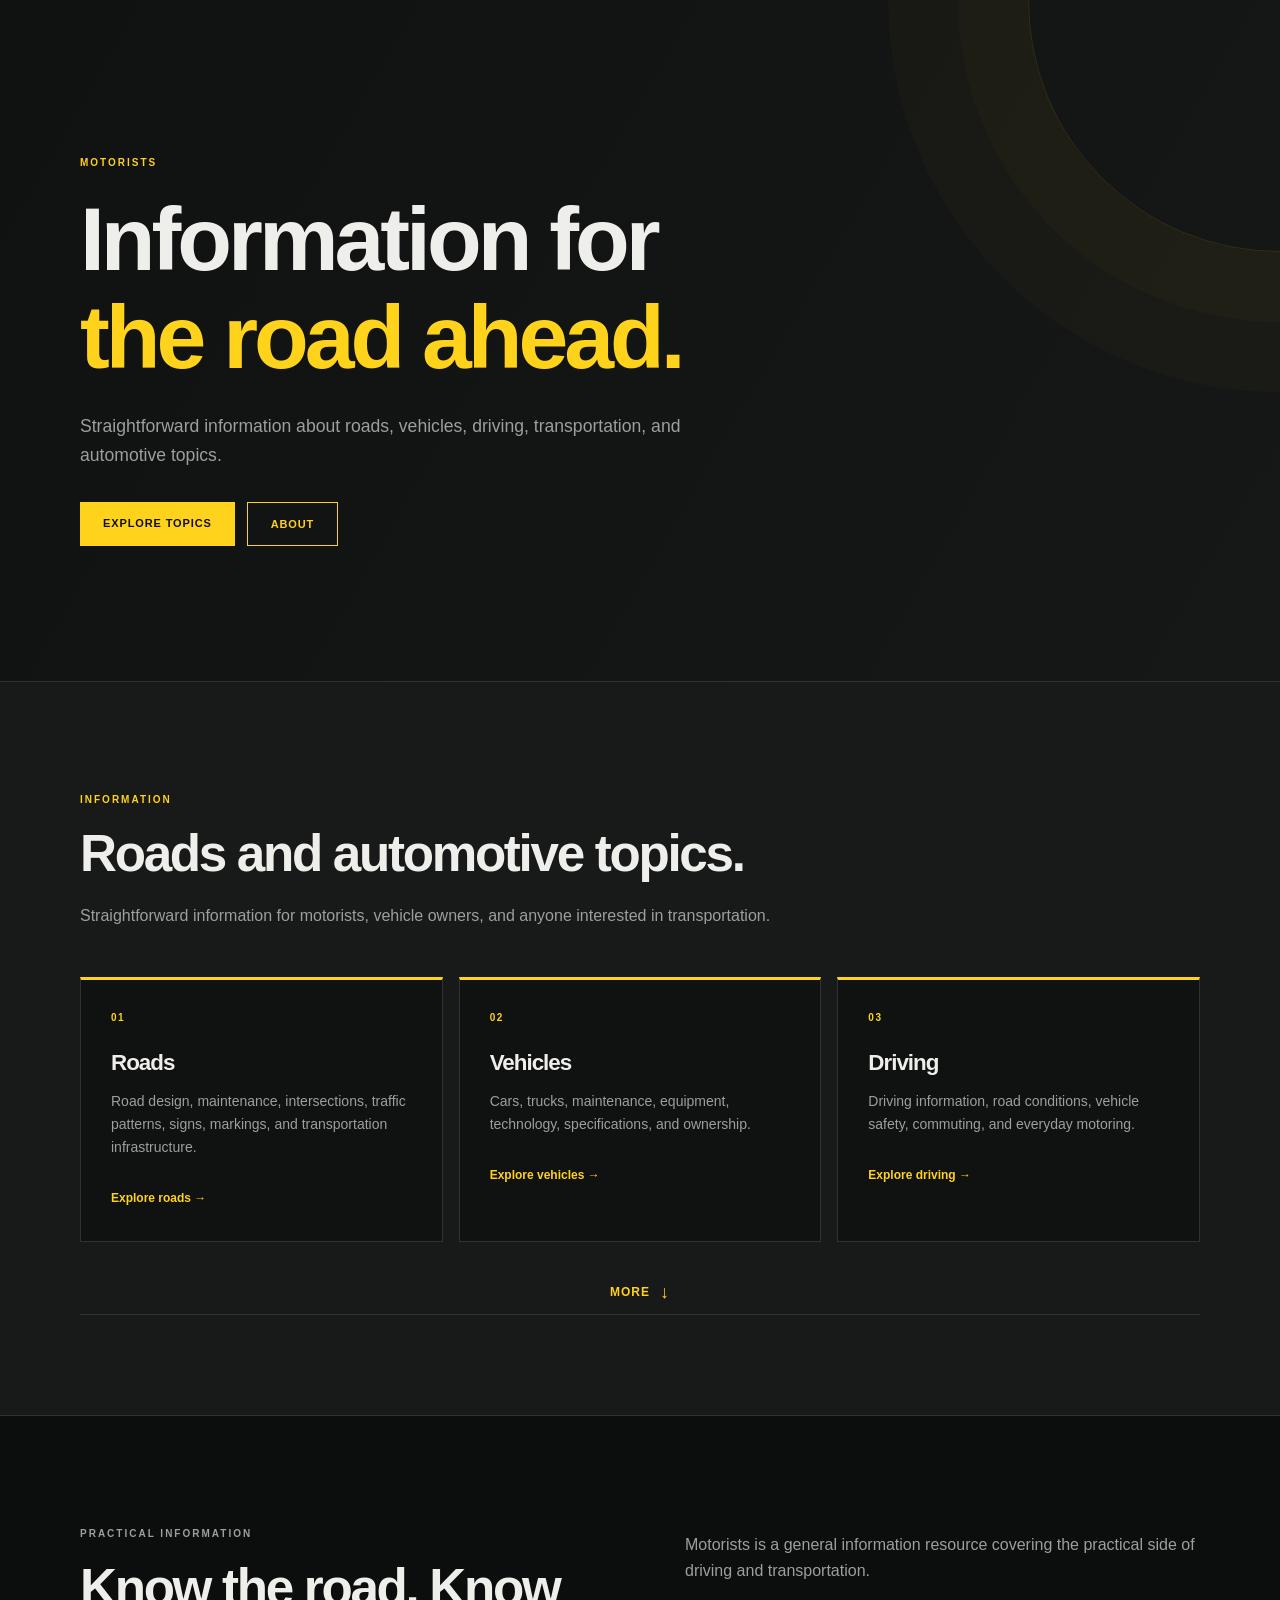
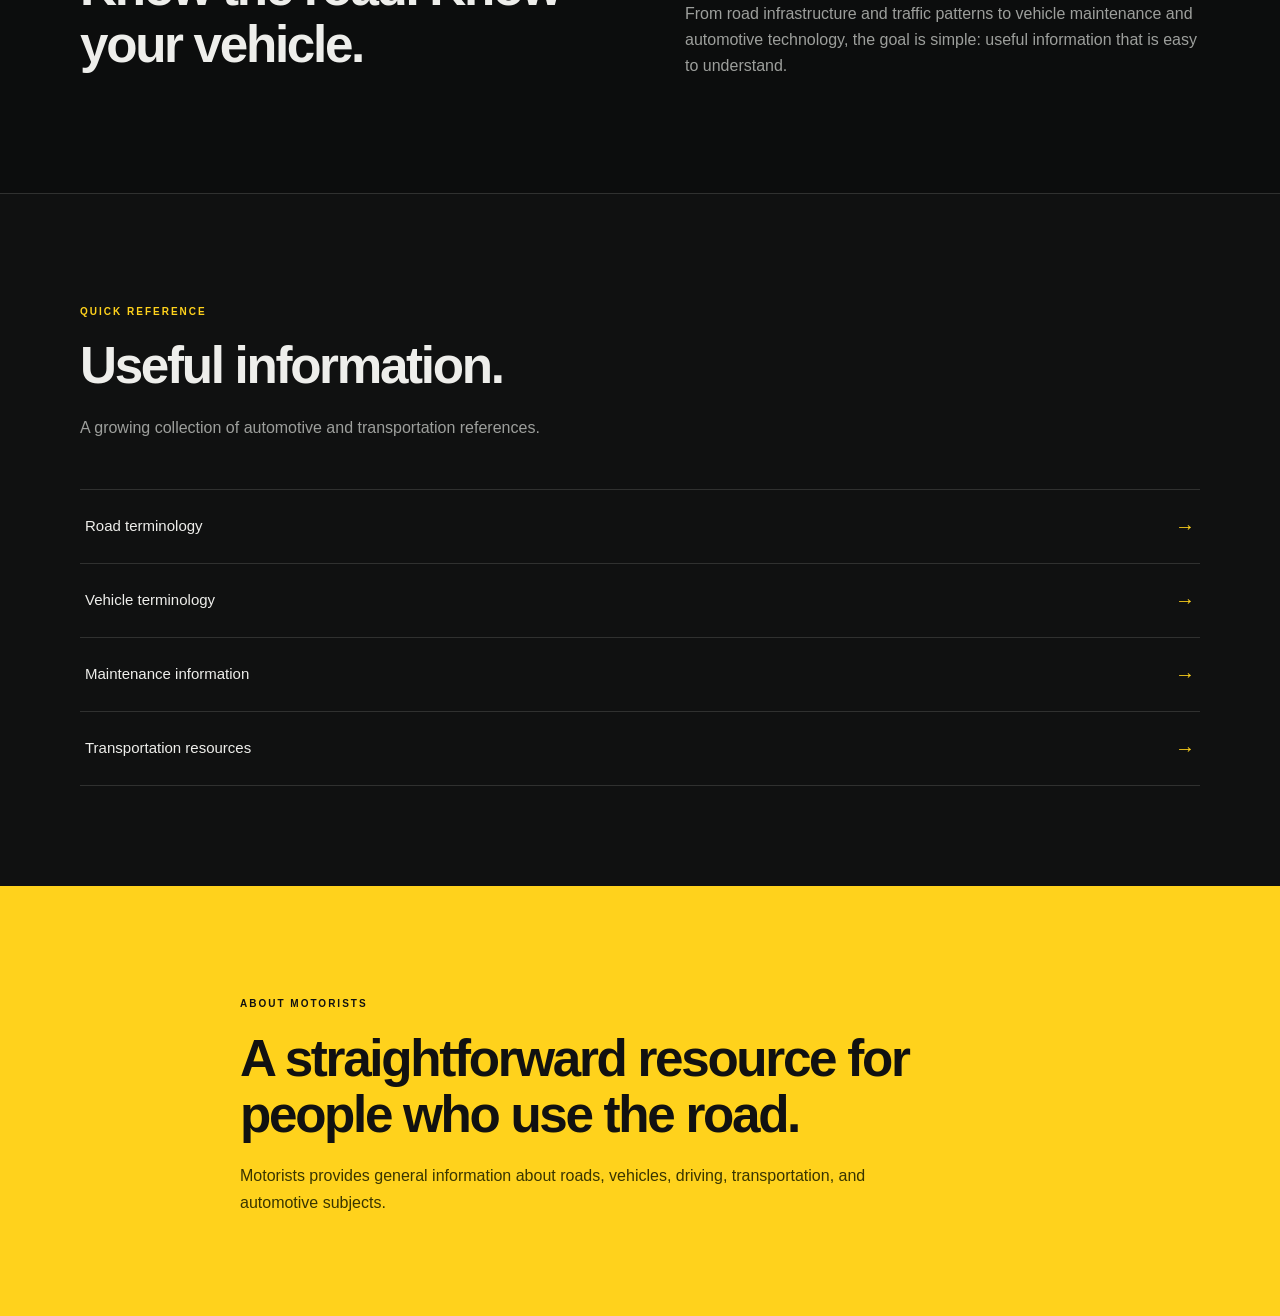
==== commit 87571cd8: "Update index.html" ====
--- a/index.html
+++ b/index.html
@@ -4,7 +4,7 @@
   <meta charset="UTF-8">
   <meta name="viewport" content="width=device-width, initial-scale=1.0">
 
-  <title>NH Motorists | Roads, Vehicles & Automotive Information</title>
+  <title>Motorists | Roads, Vehicles & Automotive Information</title>
 
   <meta
     name="description"
@@ -24,39 +24,43 @@
 
     <!-- HERO -->
 
-    <section class="hero">
-
-      <div class="container">
-
-        <p class="eyebrow">
-          NH MOTORISTS
-        </p>
-
-        <h1>
-          Information for
-          <span>the road ahead.</span>
-        </h1>
-
-        <p class="hero-text">
-          Straightforward information about roads, vehicles,
-          driving, transportation, and automotive topics.
-        </p>
-
-        <div class="hero-actions">
-
-          <a class="button" href="#topics">
-            Explore Topics
-          </a>
-
-          <a class="button secondary" href="#about">
-            About
-          </a>
-
-        </div>
-
-      </div>
-
-    </section>
+<section class="hero">
+
+  <div class="hero-road" aria-hidden="true">
+    <div class="road-lines"></div>
+  </div>
+
+  <div class="container hero-content">
+
+    <p class="eyebrow">
+      MOTORISTS
+    </p>
+
+    <h1>
+      Information for
+      <span>the road ahead.</span>
+    </h1>
+
+    <p class="hero-text">
+      Straightforward information about roads, vehicles,
+      driving, transportation, and automotive topics.
+    </p>
+
+    <div class="hero-actions">
+
+      <a class="button" href="#topics">
+        Explore Topics
+      </a>
+
+      <a class="button secondary" href="#about">
+        About
+      </a>
+
+    </div>
+
+  </div>
+
+</section>
 
 
     <!-- TOPICS -->
@@ -268,7 +272,7 @@
         <div class="feature-copy">
 
           <p>
-            NH Motorists is a general information resource
+            Motorists is a general information resource
             covering the practical side of driving and
             transportation.
           </p>
@@ -347,7 +351,7 @@
       <div class="container about-content">
 
         <p class="eyebrow">
-          ABOUT NH MOTORISTS
+          ABOUT MOTORISTS
         </p>
 
         <h2>
@@ -356,7 +360,7 @@
         </h2>
 
         <p>
-          NH Motorists provides general information
+          Motorists provides general information
           about roads, vehicles, driving, transportation,
           and automotive subjects.
         </p>
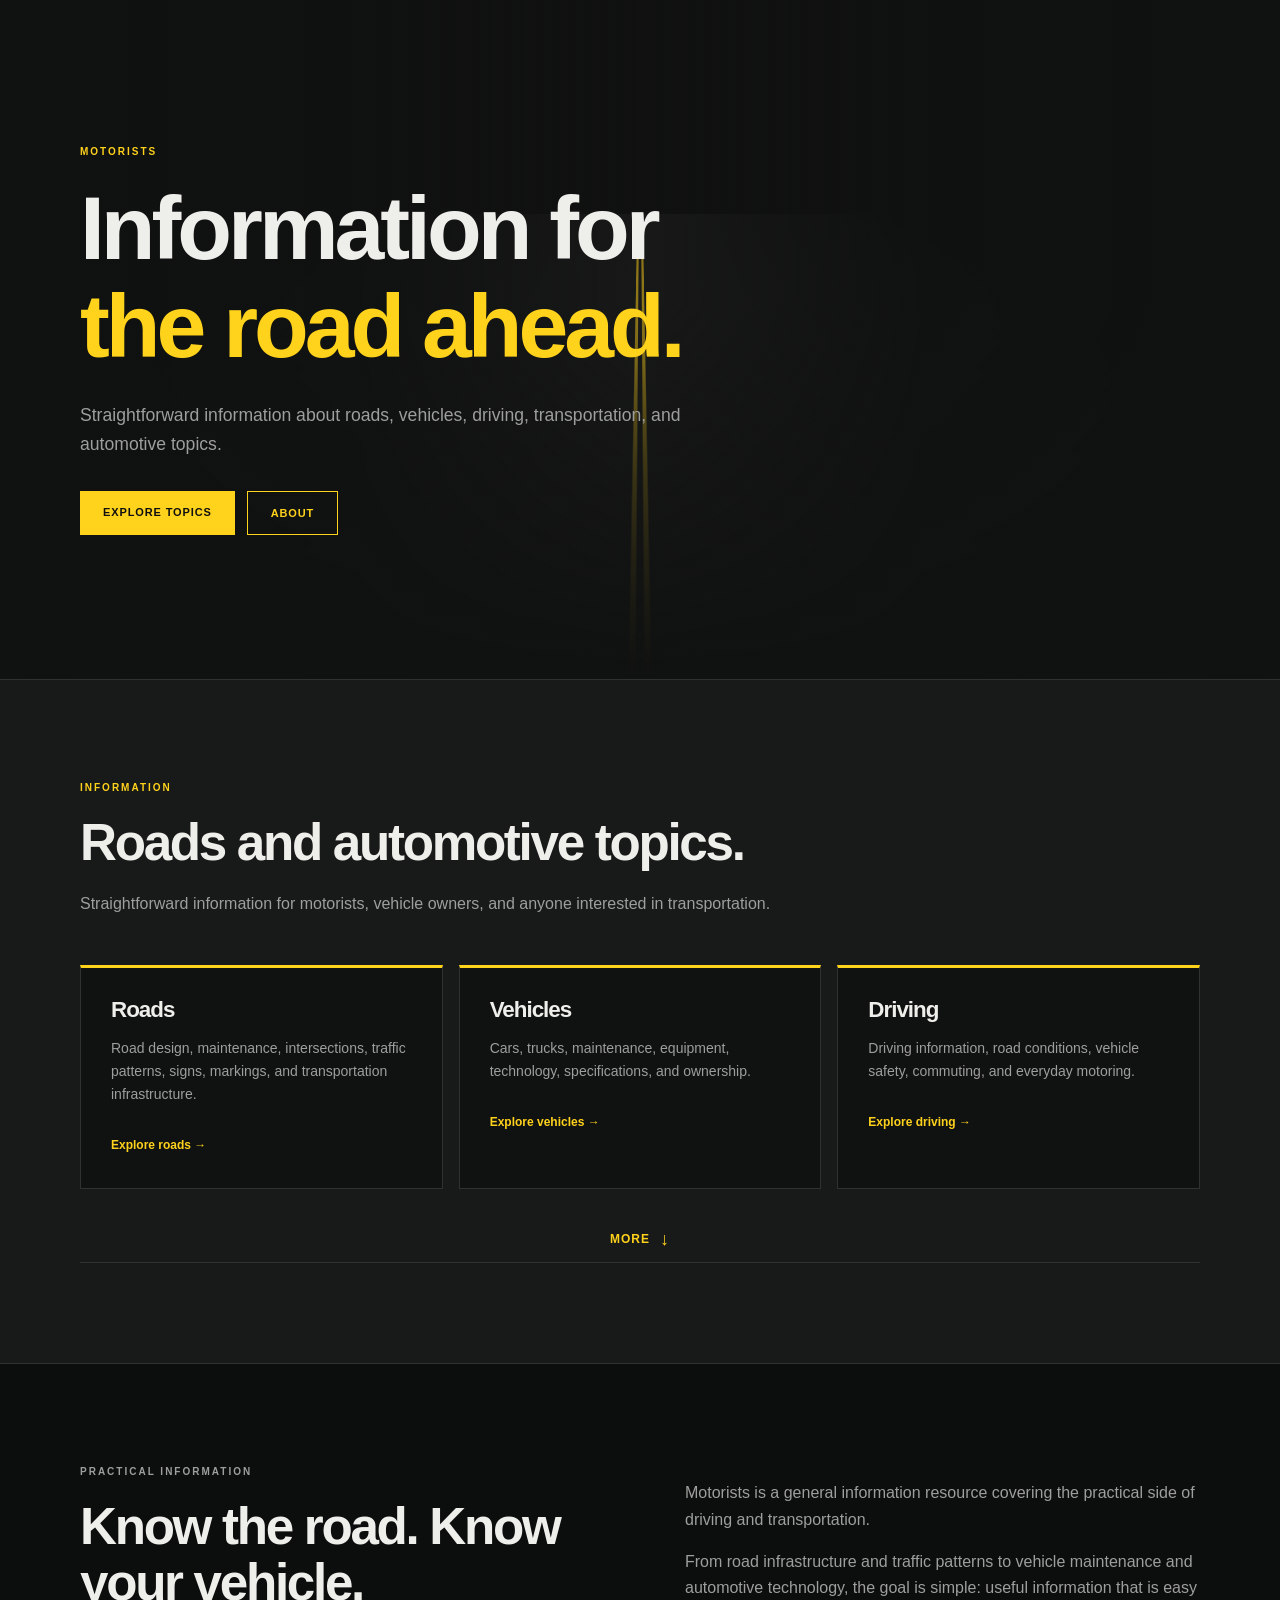
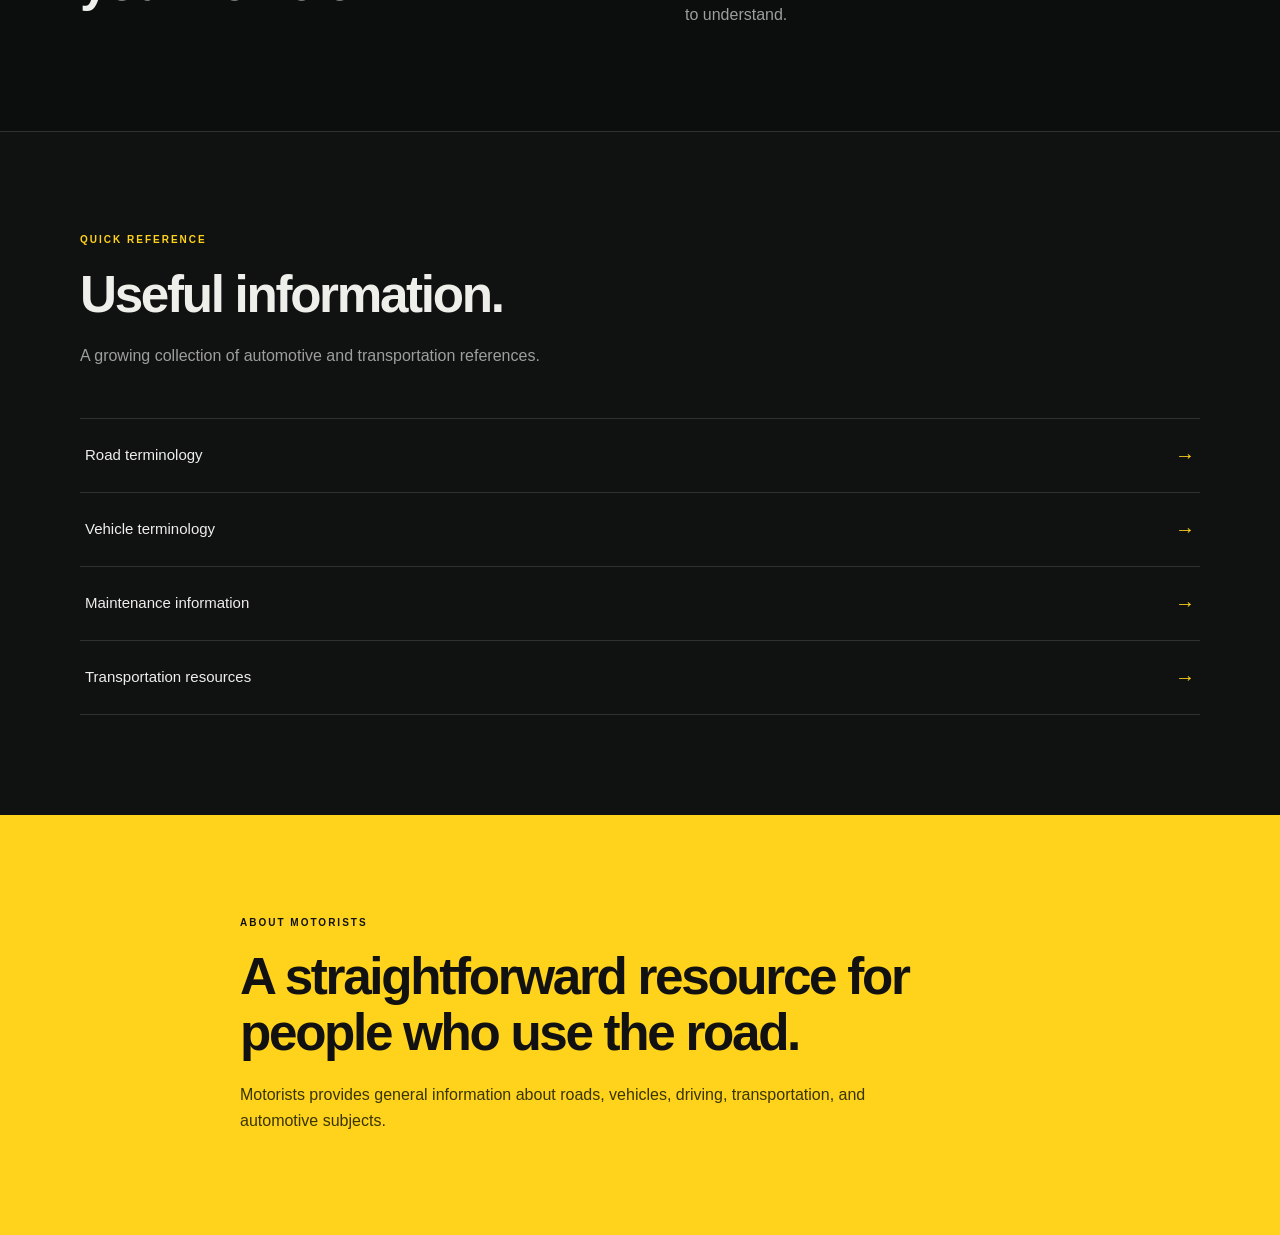
==== commit 95c8985c: "Update index.html" ====
--- a/index.html
+++ b/index.html
@@ -94,9 +94,10 @@
 
           <article class="topic-card">
 
-            <div class="topic-label">
-              01
-            </div>
+            <!--topic label-->
+            <!--<div class="topic-label">
+                06
+            </div>-->
 
             <h3>
               Roads
@@ -117,10 +118,6 @@
 
           <article class="topic-card">
 
-            <div class="topic-label">
-              02
-            </div>
-
             <h3>
               Vehicles
             </h3>
@@ -138,10 +135,6 @@
 
 
           <article class="topic-card">
-
-            <div class="topic-label">
-              03
-            </div>
 
             <h3>
               Driving
@@ -166,10 +159,6 @@
 
             <article class="topic-card">
 
-              <div class="topic-label">
-                04
-              </div>
-
               <h3>
                 Automotive
               </h3>
@@ -188,10 +177,6 @@
 
             <article class="topic-card">
 
-              <div class="topic-label">
-                05
-              </div>
-
               <h3>
                 Transportation
               </h3>
@@ -209,10 +194,6 @@
 
 
             <article class="topic-card">
-
-              <div class="topic-label">
-                06
-              </div>
 
               <h3>
                 Resources
--- a/style.css
+++ b/style.css
@@ -36,8 +36,17 @@
   color: var(--text);
 
   font-family: Arial, Helvetica, sans-serif;
+
   font-size: 16px;
   line-height: 1.65;
+
+  overflow-x: hidden;
+}
+
+
+img {
+  display: block;
+  max-width: 100%;
 }
 
 
@@ -48,7 +57,7 @@
 
 
 button {
-  font-family: inherit;
+  font: inherit;
 }
 
 
@@ -91,7 +100,10 @@
 .logo {
   display: flex;
   align-items: center;
+
   gap: 11px;
+
+  min-width: 0;
 }
 
 
@@ -99,6 +111,8 @@
   width: 40px;
   height: 40px;
 
+  flex: 0 0 40px;
+
   display: grid;
   place-items: center;
 
@@ -113,12 +127,14 @@
 .logo-name {
   font-size: 17px;
   font-weight: 800;
+
   letter-spacing: -0.03em;
 }
 
 
 .main-nav {
   display: flex;
+
   gap: 30px;
 
   font-size: 12px;
@@ -142,6 +158,8 @@
   width: 42px;
   height: 42px;
 
+  padding: 8px;
+
   border: 1px solid var(--border);
 
   background: transparent;
@@ -153,9 +171,10 @@
 .menu-toggle span {
   display: block;
 
+  width: 100%;
   height: 2px;
 
-  margin: 5px;
+  margin: 5px 0;
 
   background: var(--yellow);
 }
@@ -179,7 +198,11 @@
 
   margin-bottom: 25px;
 
-  font-size: clamp(3rem, 7vw, 6.5rem);
+  font-size: clamp(
+    3rem,
+    7vw,
+    6.5rem
+  );
 
   font-weight: 800;
 }
@@ -195,7 +218,11 @@
 h2 {
   margin-bottom: 20px;
 
-  font-size: clamp(2rem, 4vw, 3.7rem);
+  font-size: clamp(
+    2rem,
+    4vw,
+    3.7rem
+  );
 
   font-weight: 750;
 }
@@ -209,6 +236,7 @@
 
 
 .eyebrow {
+  margin-top: 0;
   margin-bottom: 18px;
 
   color: var(--yellow);
@@ -260,50 +288,198 @@
 }
 
 
-/* HERO */
+/* =========================================================
+   HERO
+   ========================================================= */
 
 .hero {
   position: relative;
 
   overflow: hidden;
 
-  padding: 145px 0 135px;
+  min-height: 680px;
+
+  display: flex;
+  align-items: center;
+
+  padding: 120px 0;
 
   border-bottom: 1px solid var(--border);
+
+  background: #101111;
+}
+
+
+/*
+ * Road background container
+ */
+
+.hero-road {
+  position: absolute;
+
+  inset: 0;
+
+  overflow: hidden;
+
+  pointer-events: none;
+}
+
+
+/*
+ * Asphalt road
+ */
+
+.hero-road::before {
+  content: "";
+
+  position: absolute;
+
+  width: 72%;
+  height: 150%;
+
+  left: 50%;
+  top: 50%;
+
+  transform:
+    translate(-50%, -50%)
+    perspective(500px)
+    rotateX(62deg);
 
   background:
     linear-gradient(
-      120deg,
-      #101111,
-      #161817
+      90deg,
+      transparent 0%,
+      #171818 12%,
+      #1d1e1e 50%,
+      #171818 88%,
+      transparent 100%
     );
-}
-
+
+  opacity: 0.9;
+
+  filter: blur(1px);
+}
+
+
+/*
+ * Double yellow center line
+ */
+
+.road-lines {
+  position: absolute;
+
+  left: 50%;
+  top: -15%;
+
+  width: 14px;
+  height: 130%;
+
+  transform:
+    translateX(-50%)
+    perspective(500px)
+    rotateX(62deg);
+
+  background:
+    linear-gradient(
+      to right,
+
+      transparent 0,
+      transparent 2px,
+
+      var(--yellow) 2px,
+      var(--yellow) 5px,
+
+      transparent 5px,
+      transparent 9px,
+
+      var(--yellow) 9px,
+      var(--yellow) 12px,
+
+      transparent 12px
+    );
+
+  opacity: 0.8;
+
+  filter: blur(0.3px);
+
+  mask-image:
+    linear-gradient(
+      to bottom,
+      transparent 0%,
+      #000 18%,
+      #000 55%,
+      transparent 100%
+    );
+
+  -webkit-mask-image:
+    linear-gradient(
+      to bottom,
+      transparent 0%,
+      #000 18%,
+      #000 55%,
+      transparent 100%
+    );
+}
+
+
+/*
+ * Dark overlay around the road.
+ *
+ * Keeps the road visible while maintaining
+ * strong contrast behind the hero text.
+ */
 
 .hero::after {
   content: "";
 
   position: absolute;
 
-  width: 500px;
-  height: 500px;
-
-  right: -250px;
-  top: -250px;
-
-  border: 1px solid rgba(255, 210, 28, 0.12);
-
-  border-radius: 50%;
-
-  box-shadow:
-    0 0 0 70px rgba(255, 210, 28, 0.025),
-    0 0 0 140px rgba(255, 210, 28, 0.018);
-}
-
-
-.hero .container {
+  inset: 0;
+
+  background:
+    linear-gradient(
+      90deg,
+      #101111 0%,
+      rgba(16, 17, 17, 0.88) 28%,
+      rgba(16, 17, 17, 0.35) 50%,
+      rgba(16, 17, 17, 0.88) 72%,
+      #101111 100%
+    );
+
+  pointer-events: none;
+}
+
+
+/*
+ * Fade the road into the page background
+ * toward the bottom.
+ */
+
+.hero-road::after {
+  content: "";
+
+  position: absolute;
+
+  inset: 0;
+
+  background:
+    linear-gradient(
+      to bottom,
+      transparent 45%,
+      rgba(16, 17, 17, 0.45) 68%,
+      #101111 100%
+    );
+}
+
+
+/*
+ * Hero content sits above all decorative layers.
+ */
+
+.hero-content {
   position: relative;
-  z-index: 1;
+
+  z-index: 2;
 }
 
 
@@ -327,7 +503,9 @@
 }
 
 
-/* SECTIONS */
+/* =========================================================
+   SECTIONS
+   ========================================================= */
 
 .section {
   padding: 100px 0;
@@ -346,7 +524,9 @@
 }
 
 
-/* TOPICS */
+/* =========================================================
+   TOPICS
+   ========================================================= */
 
 .topics {
   background: var(--surface);
@@ -357,13 +537,15 @@
   display: grid;
 
   grid-template-columns:
-    repeat(3, 1fr);
+    repeat(3, minmax(0, 1fr));
 
   gap: 16px;
 }
 
 
 .topic-card {
+  min-width: 0;
+
   padding: 30px;
 
   border: 1px solid var(--border);
@@ -427,7 +609,7 @@
   grid-column: 1 / -1;
 
   grid-template-columns:
-    repeat(3, 1fr);
+    repeat(3, minmax(0, 1fr));
 
   gap: 16px;
 }
@@ -478,6 +660,13 @@
 }
 
 
+.more-button:focus-visible {
+  outline: 2px solid var(--yellow);
+
+  outline-offset: 4px;
+}
+
+
 .more-arrow {
   font-size: 18px;
 
@@ -485,7 +674,9 @@
 }
 
 
-/* FEATURE */
+/* =========================================================
+   FEATURE
+   ========================================================= */
 
 .feature {
   background: #0c0d0d;
@@ -499,9 +690,15 @@
   display: grid;
 
   grid-template-columns:
-    1fr 1fr;
+    minmax(0, 1fr)
+    minmax(0, 1fr);
 
   gap: 90px;
+}
+
+
+.feature-copy {
+  min-width: 0;
 }
 
 
@@ -515,7 +712,9 @@
 }
 
 
-/* REFERENCE */
+/* =========================================================
+   REFERENCE
+   ========================================================= */
 
 .reference {
   background: var(--background);
@@ -533,6 +732,8 @@
   justify-content: space-between;
   align-items: center;
 
+  gap: 20px;
+
   padding: 20px 5px;
 
   border-bottom: 1px solid var(--border);
@@ -542,6 +743,8 @@
 
 
 .reference-item strong {
+  flex: 0 0 auto;
+
   color: var(--yellow);
 
   font-size: 20px;
@@ -553,7 +756,9 @@
 }
 
 
-/* ABOUT */
+/* =========================================================
+   ABOUT
+   ========================================================= */
 
 .about {
   background: var(--yellow);
@@ -586,7 +791,9 @@
 }
 
 
-/* FOOTER */
+/* =========================================================
+   FOOTER
+   ========================================================= */
 
 .site-footer {
   padding: 55px 0 25px;
@@ -620,6 +827,8 @@
 .footer-links {
   display: flex;
 
+  flex-wrap: wrap;
+
   gap: 25px;
 
   font-size: 11px;
@@ -662,15 +871,54 @@
 }
 
 
-/* MOBILE */
-
-@media (max-width: 768px) {
+/* =========================================================
+   TABLET
+   ========================================================= */
+
+@media (max-width: 900px) {
+
+  .hero {
+    min-height: 620px;
+
+    padding: 110px 0;
+  }
+
+
+  .topic-grid {
+    grid-template-columns:
+      repeat(2, minmax(0, 1fr));
+  }
+
+
+  .more-topics {
+    grid-template-columns:
+      repeat(2, minmax(0, 1fr));
+  }
+
+
+  .feature-grid {
+    gap: 45px;
+  }
+
+}
+
+
+/* =========================================================
+   MOBILE
+   ========================================================= */
+
+@media (max-width: 700px) {
 
   .container {
     width: calc(100% - 32px);
   }
 
 
+  .nav-container {
+    min-height: 64px;
+  }
+
+
   .menu-toggle {
     display: block;
   }
@@ -681,7 +929,7 @@
 
     position: absolute;
 
-    top: 72px;
+    top: 64px;
     left: 0;
     right: 0;
 
@@ -689,7 +937,7 @@
 
     gap: 0;
 
-    padding: 10px 16px 18px;
+    padding: 8px 16px 16px;
 
     background: #101111;
 
@@ -703,46 +951,214 @@
 
 
   .main-nav a {
-    padding: 13px 0;
+    padding: 14px 0;
 
     border-bottom: 1px solid var(--border);
   }
 
 
+  /* Hero */
+
   .hero {
-    padding: 90px 0;
-  }
-
+    min-height: 620px;
+
+    padding: 85px 0 80px;
+  }
+
+
+  .hero-road::before {
+    width: 110%;
+  }
+
+
+  .road-lines {
+    width: 12px;
+  }
+
+
+  h1 {
+    font-size: clamp(
+      2.8rem,
+      14vw,
+      4.5rem
+    );
+
+    line-height: 0.98;
+  }
+
+
+  .hero-text {
+    font-size: 1rem;
+  }
+
+
+  .hero-actions {
+    flex-direction: column;
+
+    align-items: stretch;
+  }
+
+
+  .button {
+    width: 100%;
+
+    text-align: center;
+  }
+
+
+  /* Sections */
 
   .section {
-    padding: 75px 0;
-  }
-
+    padding: 70px 0;
+  }
+
+
+  .section-heading {
+    margin-bottom: 35px;
+  }
+
+
+  .section-heading h2 {
+    font-size: 2.25rem;
+  }
+
+
+  /* Topics */
 
   .topic-grid {
     grid-template-columns: 1fr;
+
+    gap: 12px;
   }
 
 
   .more-topics {
     grid-template-columns: 1fr;
-  }
-
+
+    gap: 12px;
+  }
+
+
+  .topic-card {
+    padding: 25px;
+  }
+
+
+  .topic-card:hover {
+    transform: none;
+  }
+
+
+  /* Feature */
 
   .feature-grid {
     grid-template-columns: 1fr;
 
-    gap: 25px;
-  }
-
+    gap: 30px;
+  }
+
+
+  .feature-copy h2 {
+    font-size: 2.25rem;
+  }
+
+
+  /* Reference */
+
+  .reference-item {
+    padding: 18px 2px;
+  }
+
+
+  /* About */
+
+  .about h2 {
+    font-size: 2.35rem;
+  }
+
+
+  /* Footer */
 
   .footer-main {
     flex-direction: column;
+
+    gap: 30px;
+  }
+
+
+  .footer-links {
+    gap: 18px;
   }
 
 
   .footer-bottom {
     flex-direction: column;
-  }
-
-}
+
+    align-items: flex-start;
+
+    gap: 8px;
+  }
+
+}
+
+
+/* =========================================================
+   SMALL PHONES
+   ========================================================= */
+
+@media (max-width: 420px) {
+
+  .container {
+    width: calc(100% - 24px);
+  }
+
+
+  .logo-name {
+    font-size: 15px;
+  }
+
+
+  .logo-mark {
+    width: 36px;
+    height: 36px;
+
+    flex-basis: 36px;
+  }
+
+
+  .hero {
+    min-height: 580px;
+
+    padding: 70px 0;
+  }
+
+
+  .hero-road::before {
+    width: 135%;
+  }
+
+
+  h1 {
+    font-size: 2.75rem;
+  }
+
+
+  .section-heading h2,
+  .feature-copy h2,
+  .about h2 {
+    font-size: 2rem;
+  }
+
+
+  .topic-card {
+    padding: 22px;
+  }
+
+
+  .footer-links {
+    flex-direction: column;
+
+    gap: 12px;
+  }
+
+}
